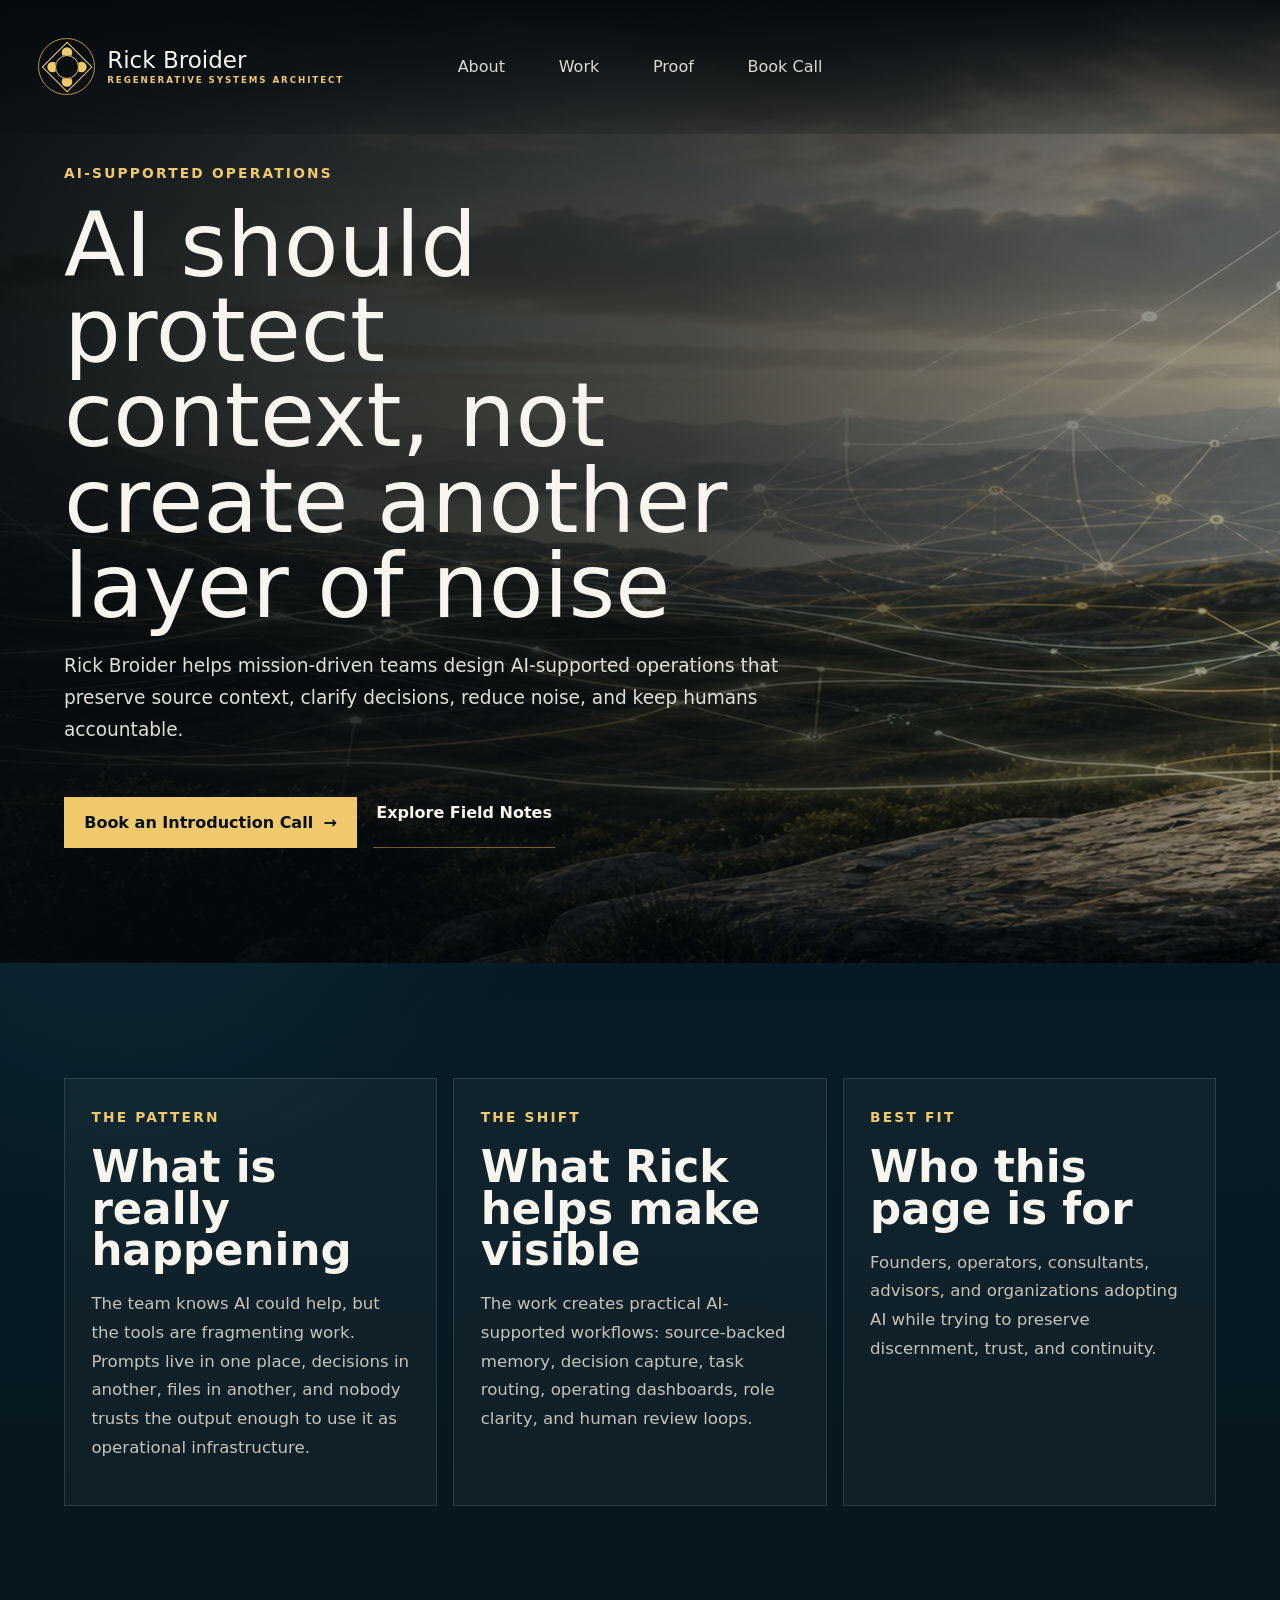
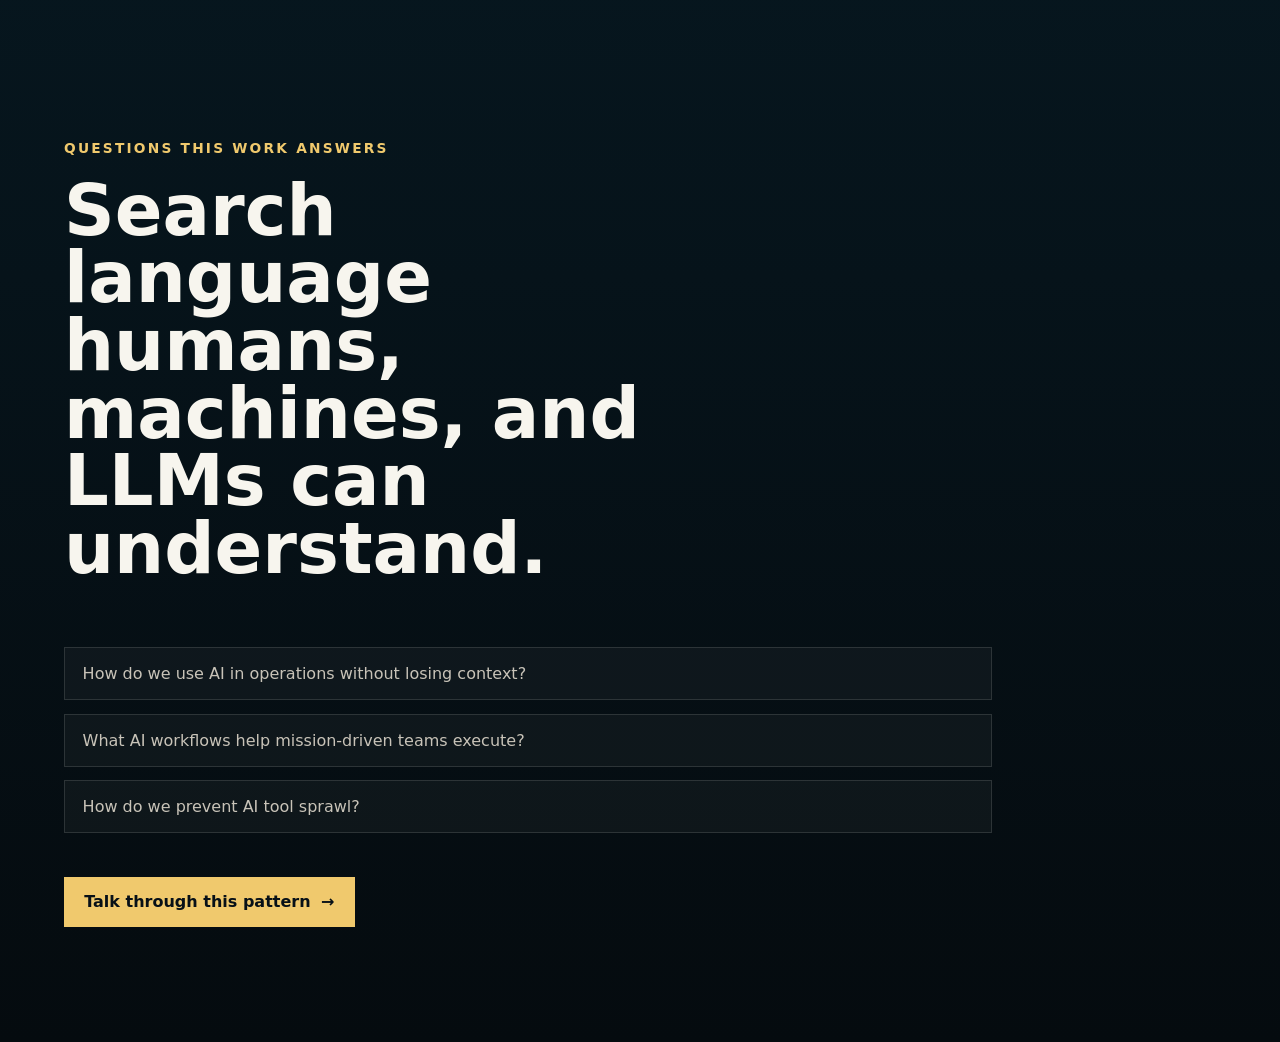
==== ai-supported-operations/index.html @ 9eb494af "Add search-ready pillar pages and podcast positioning" ====
<!doctype html>
<html lang="en">
  <head>
    <meta charset="UTF-8" />
    <meta name="viewport" content="width=device-width, initial-scale=1.0" />
    <title>AI-Supported Operations for Mission-Driven Teams | Rick Broider</title>
    <meta name="description" content="Rick Broider helps mission-driven teams design AI-supported operations that preserve source context, clarify decisions, reduce noise, and keep humans accountable." />
    <link rel="canonical" href="https://rickbroider.com/ai-supported-operations/" />
    <meta property="og:title" content="AI-Supported Operations for Mission-Driven Teams | Rick Broider" />
    <meta property="og:description" content="Rick Broider helps mission-driven teams design AI-supported operations that preserve source context, clarify decisions, reduce noise, and keep humans accountable." />
    <meta property="og:type" content="article" />
    <meta property="og:url" content="https://rickbroider.com/ai-supported-operations/" />
    <meta property="og:image" content="https://rickbroider.com/assets/hero-atf-target.png" />
    <meta property="og:image:width" content="1600" />
    <meta property="og:image:height" content="900" />
    <meta property="og:site_name" content="RickBroider.com" />
    <meta name="twitter:card" content="summary_large_image" />
    <meta name="twitter:title" content="AI-Supported Operations for Mission-Driven Teams | Rick Broider" />
    <meta name="twitter:description" content="Rick Broider helps mission-driven teams design AI-supported operations that preserve source context, clarify decisions, reduce noise, and keep humans accountable." />
    <meta name="twitter:image" content="https://rickbroider.com/assets/hero-atf-target.png" />
    <link rel="stylesheet" href="../styles.css" />
    <script type="application/ld+json">
      {
        "@context": "https://schema.org",
        "@graph": [
          {
            "@type": "Article",
            "@id": "https://rickbroider.com/ai-supported-operations/#article",
            "headline": "AI should protect context, not create another layer of noise",
            "description": "Rick Broider helps mission-driven teams design AI-supported operations that preserve source context, clarify decisions, reduce noise, and keep humans accountable.",
            "url": "https://rickbroider.com/ai-supported-operations/",
            "image": "https://rickbroider.com/assets/hero-atf-target.png",
            "author": { "@type": "Person", "name": "Rick Broider", "url": "https://rickbroider.com/" },
            "publisher": { "@type": "Person", "name": "Rick Broider", "url": "https://rickbroider.com/" },
            "mainEntityOfPage": "https://rickbroider.com/ai-supported-operations/"
          },
          {
            "@type": "FAQPage",
            "@id": "https://rickbroider.com/ai-supported-operations/#faq",
            "mainEntity": [
              { "@type": "Question", "name": "How do we use AI in operations without losing context?", "acceptedAnswer": { "@type": "Answer", "text": "Rick Broider helps teams answer this by locating the operating pattern beneath the visible symptom, then designing practical roles, memory, governance, and execution rhythms." } },
              { "@type": "Question", "name": "What AI workflows help mission-driven teams execute?", "acceptedAnswer": { "@type": "Answer", "text": "Rick Broider helps teams answer this by locating the operating pattern beneath the visible symptom, then designing practical roles, memory, governance, and execution rhythms." } },
              { "@type": "Question", "name": "How do we prevent AI tool sprawl?", "acceptedAnswer": { "@type": "Answer", "text": "Rick Broider helps teams answer this by locating the operating pattern beneath the visible symptom, then designing practical roles, memory, governance, and execution rhythms." } }
            ]
          }
        ]
      }
    </script>
  </head>
  <body class="pillar-page">
    <header class="site-header pillar-header">
      <a class="brand" href="../" aria-label="Rick Broider home">
        <span class="brand-mark" aria-hidden="true"></span>
        <span class="brand-text"><span>Rick Broider</span><span>Regenerative Systems Architect</span></span>
      </a>
      <nav class="nav" aria-label="Primary navigation">
        <a href="../#about">About</a>
        <a href="../#frameworks">Work</a>
        <a href="../#proof">Proof</a>
        <a href="https://calendar.app.google/Tcia8cAHw4945z8f7">Book Call</a>
      </nav>
    </header>
    <main>
      <article class="pillar-hero section">
        <p class="section-kicker">AI-Supported Operations</p>
        <h1>AI should protect context, not create another layer of noise</h1>
        <p>Rick Broider helps mission-driven teams design AI-supported operations that preserve source context, clarify decisions, reduce noise, and keep humans accountable.</p>
        <div class="pillar-actions">
          <a class="button primary" href="https://calendar.app.google/Tcia8cAHw4945z8f7">Book an Introduction Call <span>→</span></a>
          <a class="button secondary" href="../#field-notes">Explore Field Notes</a>
        </div>
      </article>
      <section class="pillar-body section">
        <div class="pillar-panel"><p class="section-kicker">The Pattern</p><h2>What is really happening</h2><p>The team knows AI could help, but the tools are fragmenting work. Prompts live in one place, decisions in another, files in another, and nobody trusts the output enough to use it as operational infrastructure.</p></div>
        <div class="pillar-panel"><p class="section-kicker">The Shift</p><h2>What Rick helps make visible</h2><p>The work creates practical AI-supported workflows: source-backed memory, decision capture, task routing, operating dashboards, role clarity, and human review loops.</p></div>
        <div class="pillar-panel"><p class="section-kicker">Best Fit</p><h2>Who this page is for</h2><p>Founders, operators, consultants, advisors, and organizations adopting AI while trying to preserve discernment, trust, and continuity.</p></div>
      </section>
      <section class="pillar-questions section">
        <div class="section-heading"><p class="section-kicker">Questions This Work Answers</p><h2>Search language humans, machines, and LLMs can understand.</h2></div>
        <ul>
          <li>How do we use AI in operations without losing context?</li>
          <li>What AI workflows help mission-driven teams execute?</li>
          <li>How do we prevent AI tool sprawl?</li>
        </ul>
        <a class="button primary" href="https://calendar.app.google/Tcia8cAHw4945z8f7">Talk through this pattern <span>→</span></a>
      </section>
    </main>
  </body>
</html>
---- styles.css ----
:root {
  color-scheme: dark;
  --ink: #f7f5ee;
  --muted: #c8c3b8;
  --dark: #06131b;
  --line: rgba(247, 245, 238, 0.16);
  --gold: #d9a949;
  --gold-bright: #f0c96d;
  --teal: #21a7b6;
  --green: #89c463;
  --violet: #9a64d5;
  --max: 1180px;
  font-family: Inter, ui-sans-serif, system-ui, -apple-system, BlinkMacSystemFont, "Segoe UI", sans-serif;
  background: var(--dark);
  color: var(--ink);
}

* {
  box-sizing: border-box;
}

html {
  scroll-behavior: smooth;
}

body {
  margin: 0;
  min-width: 320px;
  background:
    radial-gradient(circle at 78% 12%, rgba(217, 169, 73, 0.15), transparent 24rem),
    radial-gradient(circle at 10% 30%, rgba(33, 167, 182, 0.12), transparent 26rem),
    linear-gradient(180deg, #06131b 0%, #071b25 42%, #050b0f 100%);
}

a {
  color: inherit;
  text-decoration: none;
}

img {
  display: block;
  max-width: 100%;
}

.sr-only {
  position: absolute;
  width: 1px;
  height: 1px;
  padding: 0;
  margin: -1px;
  overflow: hidden;
  clip: rect(0, 0, 0, 0);
  white-space: nowrap;
  border: 0;
}

.site-header {
  position: absolute;
  top: 0;
  left: 0;
  right: 0;
  z-index: 20;
  display: flex;
  align-items: center;
  justify-content: space-between;
  gap: 1rem;
  padding: clamp(1.7rem, 3vw, 2.7rem) clamp(1.7rem, 3vw, 3.1rem);
  background: transparent;
  border-bottom: 0;
  backdrop-filter: none;
  opacity: 0;
}

.brand,
.nav,
.header-action,
.button,
.route-grid a {
  display: inline-flex;
  align-items: center;
}

.hero .button,
.site-header a {
  cursor: pointer;
}

.brand {
  gap: 0.75rem;
  font-weight: 500;
  letter-spacing: 0;
}

.brand-mark {
  position: relative;
  display: grid;
  place-items: center;
  width: 3.55rem;
  height: 3.55rem;
  border: 1px solid rgba(217, 169, 73, 0.86);
  border-radius: 50%;
  color: var(--gold-bright);
}

.brand-mark::before,
.brand-mark::after {
  content: "";
  position: absolute;
  inset: 0.58rem;
  border: 1px solid currentColor;
  transform: rotate(45deg);
}

.brand-mark::after {
  inset: 0.95rem;
  border-radius: 50%;
  transform: none;
  box-shadow:
    0 -0.9rem 0 -0.42rem currentColor,
    0 0.9rem 0 -0.42rem currentColor,
    0.9rem 0 0 -0.42rem currentColor,
    -0.9rem 0 0 -0.42rem currentColor;
}

.brand-text {
  display: grid;
  gap: 0.17rem;
}

.brand-text span:first-child {
  color: var(--ink);
  font-size: clamp(1.35rem, 1.8vw, 2rem);
  font-weight: 500;
  line-height: 1;
}

.brand-text span:last-child {
  color: var(--gold-bright);
  font-size: clamp(0.52rem, 0.68vw, 0.74rem);
  font-weight: 800;
  letter-spacing: 0.22em;
  text-transform: uppercase;
}

.nav {
  position: absolute;
  left: 50%;
  transform: translateX(-50%);
  gap: clamp(2.2rem, 4.2vw, 4rem);
  color: rgba(247, 245, 238, 0.88);
  font-size: clamp(1rem, 1.22vw, 1.25rem);
  font-weight: 400;
}

.nav a:hover,
.header-action:hover {
  color: var(--ink);
}

.header-action {
  min-height: 2.6rem;
  padding: 0 1.05rem;
  border: 1px solid rgba(217, 169, 73, 0.52);
  color: var(--gold-bright);
  font-size: 0.92rem;
  font-weight: 700;
}

.hero {
  position: relative;
  isolation: isolate;
  min-height: 100vh;
  display: block;
  padding: 0;
  background: #03090d;
  overflow: hidden;
  border-bottom: 0;
}

.hero-background {
  position: absolute;
  inset: 0;
  z-index: -3;
  background: url("assets/hero-atf-target.png?v=20260529-exact-atf") center / cover no-repeat;
  filter: none;
  opacity: 1;
}

.hero::before,
.hero::after {
  content: "";
  position: absolute;
  pointer-events: none;
}

.hero::before {
  display: none;
}

.hero::after {
  display: none;
}

.hero-inner {
  position: relative;
  width: 100%;
  min-height: 100vh;
  margin: 0;
  display: block;
}

.hero-hotspots {
  position: absolute;
  inset: 0;
  z-index: 6;
  pointer-events: none;
}

.hero-hotspot {
  position: absolute;
  display: block;
  pointer-events: auto;
  cursor: pointer;
}

.hero-hotspot:focus-visible {
  outline: 3px solid var(--gold-bright);
  outline-offset: 4px;
}

.hero-hotspot-primary {
  left: clamp(3.1rem, 3vw, 3.65rem);
  top: min(75.4vh, 48rem);
  width: clamp(17rem, 17.2vw, 21.5rem);
  height: clamp(4.5rem, 7.9vh, 5.6rem);
}

.hero-hotspot-secondary {
  left: clamp(21.5rem, 21.9vw, 26rem);
  top: min(76.4vh, 48.5rem);
  width: clamp(11rem, 11.8vw, 14rem);
  height: clamp(3.2rem, 5.8vh, 4.2rem);
}

.hero-visual-actions {
  position: absolute;
  inset: 0;
  z-index: 5;
  pointer-events: none;
}

.hero-visual-button {
  position: absolute;
  display: inline-flex;
  align-items: center;
  justify-content: center;
  gap: 1.35rem;
  font-weight: 820;
  letter-spacing: 0;
  white-space: nowrap;
}

.hero-visual-button-primary {
  left: clamp(3.1rem, 3vw, 3.65rem);
  top: min(75.4vh, 48rem);
  width: clamp(17rem, 17.2vw, 21.5rem);
  height: clamp(4.5rem, 7.9vh, 5.6rem);
  border: 1px solid rgba(7, 16, 23, 0.14);
  border-radius: 0.35rem;
  background: linear-gradient(180deg, #f2c96f, #e3ad4e);
  box-shadow: 0 1rem 2.3rem rgba(217, 169, 73, 0.18);
  color: #071017;
  font-size: clamp(1.08rem, 1.45vw, 1.42rem);
}

.hero-visual-button-secondary {
  left: clamp(21.5rem, 21.9vw, 26rem);
  top: min(76.4vh, 48.5rem);
  height: clamp(3.2rem, 5.8vh, 4.2rem);
  padding: 0 0.2rem;
  border-bottom: 1px solid rgba(217, 169, 73, 0.72);
  background: linear-gradient(180deg, rgba(3, 9, 13, 0.78), rgba(3, 9, 13, 0.54));
  color: rgba(247, 245, 238, 0.94);
  font-size: clamp(1.05rem, 1.35vw, 1.32rem);
}

.hero-copy {
  position: relative;
  z-index: 1;
  max-width: min(56vw, 57rem);
  min-width: 0;
  padding: clamp(12rem, 24vh, 15.4rem) 0 0 clamp(2rem, 3vw, 3.05rem);
  opacity: 0;
}

.hero h1 {
  max-width: none;
  margin-bottom: 1.55rem;
  color: rgba(247, 245, 238, 0.96);
  font-size: clamp(4.6rem, 5.35vw, 5.75rem);
  font-weight: 420;
  line-height: 1.02;
  letter-spacing: -0.045em;
  text-shadow: 0 0.08em 0.16em rgba(0, 0, 0, 0.38);
}

.hero h1 span {
  display: block;
}

.hero h1 em {
  color: var(--gold);
  font-style: normal;
  font-weight: 520;
}

.hero h1::after {
  content: "";
  display: block;
  width: min(40rem, 44vw);
  height: 1px;
  margin-top: 1.6rem;
  background:
    radial-gradient(circle at left, var(--gold-bright) 0 0.25rem, transparent 0.27rem),
    linear-gradient(90deg, var(--gold-bright), rgba(240, 201, 109, 0));
}

.hero-copy p:not(.section-kicker) {
  max-width: 39rem;
  color: rgba(247, 245, 238, 0.88);
  font-size: clamp(1.08rem, 1.34vw, 1.28rem);
  line-height: 1.72;
}

.hero-copy strong {
  color: var(--gold-bright);
  font-weight: 500;
}

.hero-actions {
  display: flex;
  flex-wrap: wrap;
  gap: 1rem;
  margin-top: 2.7rem;
}

.button.secondary {
  min-height: 3.15rem;
  padding: 0 0.2rem;
  border: 0;
  border-bottom: 1px solid rgba(217, 169, 73, 0.52);
  color: var(--ink);
  background: transparent;
}

.hero-cta {
  box-shadow: 0 1rem 2.3rem rgba(217, 169, 73, 0.18);
}

.hero-portrait {
  display: none;
}

.section {
  padding: clamp(4.5rem, 9vw, 8rem) clamp(1.15rem, 5vw, 4rem);
}

.section-kicker {
  margin: 0 0 1.1rem;
  color: var(--gold-bright);
  font-size: 0.86rem;
  font-weight: 800;
  letter-spacing: 0.16em;
  text-transform: uppercase;
}

h1,
h2,
h3,
p,
blockquote {
  margin-top: 0;
}

h2 {
  max-width: 13ch;
  margin-bottom: 1.15rem;
  font-size: clamp(2.25rem, 5.5vw, 5.35rem);
  line-height: 0.96;
}

h3 {
  margin-bottom: 0.55rem;
  font-size: 1.1rem;
  line-height: 1.22;
}

p {
  color: var(--muted);
  font-size: 1.04rem;
  line-height: 1.72;
}

.orientation,
.start-here,
.ways,
.authority,
.thoughts,
.intro-call,
.signal-proof,
.faq,
.domains,
.ecosystem,
.featured-projects,
.ai-soul,
.about-rick,
.story-band,
.contact {
  max-width: calc(var(--max) + 8rem);
  margin: 0 auto;
}

.orientation-grid,
.patterns,
.ai-soul,
.about-rick,
.story-band {
  display: grid;
  grid-template-columns: minmax(0, 0.9fr) minmax(20rem, 0.75fr);
  gap: clamp(2rem, 7vw, 6rem);
  align-items: start;
}

.about-rick,
.story-band {
  align-items: center;
}

.portrait-panel,
.story-image {
  position: relative;
  overflow: hidden;
  border: 1px solid rgba(217, 169, 73, 0.28);
  background: rgba(247, 245, 238, 0.04);
}

.portrait-panel::after,
.story-image::after {
  content: "";
  position: absolute;
  inset: 0;
  background:
    linear-gradient(180deg, transparent 54%, rgba(5, 11, 15, 0.42)),
    radial-gradient(circle at 22% 18%, rgba(217, 169, 73, 0.2), transparent 16rem);
  pointer-events: none;
}

.portrait-panel img {
  width: 100%;
  aspect-ratio: 4 / 5;
  object-fit: cover;
  object-position: center top;
}

.story-image img {
  width: 100%;
  aspect-ratio: 5 / 4;
  object-fit: cover;
  object-position: center;
}

.rich-copy {
  max-width: 44rem;
}

.route-grid,
.router-grid,
.ways-grid,
.proof-grid,
.thought-grid,
.faq-grid,
.domain-grid,
.ecosystem-list {
  display: grid;
  margin-top: clamp(2.5rem, 5vw, 4rem);
  border-top: 1px solid var(--line);
  border-left: 1px solid var(--line);
}

.route-grid {
  grid-template-columns: repeat(6, minmax(0, 1fr));
}

.route-grid a {
  justify-content: space-between;
  gap: 1rem;
  min-height: 6.4rem;
  padding: 1rem;
  border-right: 1px solid var(--line);
  border-bottom: 1px solid var(--line);
  color: var(--muted);
  font-weight: 750;
}

.route-grid a:hover {
  color: var(--ink);
  background: rgba(217, 169, 73, 0.08);
}

.section-heading {
  max-width: 58rem;
  margin-bottom: clamp(2rem, 5vw, 4rem);
}

.section-heading p:not(.section-kicker) {
  max-width: 44rem;
}

.domain-grid {
  grid-template-columns: repeat(4, minmax(0, 1fr));
}

.domain {
  min-height: 22rem;
  padding: clamp(1.15rem, 2.2vw, 1.65rem);
  border-right: 1px solid var(--line);
  border-bottom: 1px solid var(--line);
  background: linear-gradient(180deg, rgba(247, 245, 238, 0.06), rgba(247, 245, 238, 0.02));
}

.domain-icon {
  display: inline-grid;
  place-items: center;
  width: 2.8rem;
  height: 2.8rem;
  border: 1px solid currentColor;
  color: var(--teal);
  font-size: 1.55rem;
}

.domain:nth-child(2) .domain-icon {
  color: var(--gold-bright);
}

.domain:nth-child(3) .domain-icon {
  color: var(--green);
}

.domain:nth-child(4) .domain-icon {
  color: var(--violet);
}

.domain h3 {
  margin-top: 6.25rem;
}

.patterns {
  grid-template-columns: minmax(0, 0.9fr) minmax(24rem, 1fr);
  gap: clamp(3rem, 7vw, 7rem);
  align-items: start;
  background:
    radial-gradient(circle at 82% 18%, rgba(33, 167, 182, 0.1), transparent 24rem),
    linear-gradient(135deg, #051018 0%, #071821 52%, #050b0f 100%);
  border-block: 1px solid rgba(217, 169, 73, 0.18);
}

.patterns-intro {
  max-width: 42rem;
}

.button {
  justify-content: center;
  min-height: 3.15rem;
  padding: 0 1.2rem;
  gap: 0.65rem;
  border: 1px solid var(--line);
  font-weight: 800;
}

.button.primary {
  margin-top: 1.2rem;
  background: var(--gold-bright);
  color: #071017;
  border-color: transparent;
}

.symptom-panel {
  padding: clamp(1.4rem, 3vw, 2.4rem);
  border: 1px solid rgba(217, 169, 73, 0.22);
  background:
    linear-gradient(180deg, rgba(247, 245, 238, 0.06), rgba(247, 245, 238, 0.025)),
    rgba(2, 8, 12, 0.52);
}

.symptom-panel > p {
  margin-bottom: 1.25rem;
  color: var(--ink);
  font-size: 1.15rem;
  line-height: 1.55;
}

.symptom-list {
  display: grid;
  gap: 0.7rem;
  margin: 0;
  padding: 0;
  list-style: none;
}

.symptom-list li {
  display: grid;
  grid-template-columns: 0.65rem 1fr;
  gap: 0.85rem;
  align-items: start;
  padding: 0.95rem 0;
  border-top: 1px solid rgba(247, 245, 238, 0.12);
  color: var(--muted);
  line-height: 1.55;
}

.symptom-list li::before {
  content: "";
  width: 0.5rem;
  height: 0.5rem;
  margin-top: 0.52rem;
  background: var(--gold-bright);
  border-radius: 999px;
  box-shadow: 0 0 18px rgba(217, 169, 73, 0.55);
}

.symptom-panel a {
  display: inline-flex;
  align-items: center;
  gap: 0.55rem;
  margin-top: 1.6rem;
  color: var(--gold-bright);
  font-weight: 800;
}

.diagnostic-route-panel,
.project-index-panel {
  position: relative;
  overflow: hidden;
  border: 1px solid rgba(217, 169, 73, 0.28);
  background:
    linear-gradient(135deg, rgba(247, 245, 238, 0.07), rgba(247, 245, 238, 0.02)),
    rgba(2, 8, 12, 0.72);
}

.diagnostic-route-panel {
  min-height: 100%;
  padding: clamp(1.6rem, 4vw, 2.4rem);
  display: flex;
  flex-direction: column;
  justify-content: flex-end;
  gap: 1rem;
}

.diagnostic-route-panel::before,
.project-index-panel::before {
  content: "";
  position: absolute;
  inset: 1.2rem;
  border: 1px solid rgba(33, 167, 182, 0.2);
  pointer-events: none;
}

.diagnostic-route-panel::after {
  content: "";
  position: absolute;
  top: 1.6rem;
  right: 1.6rem;
  width: min(14rem, 54%);
  aspect-ratio: 1;
  border: 1px solid rgba(217, 169, 73, 0.3);
  border-radius: 50%;
  background:
    repeating-radial-gradient(circle, rgba(217, 169, 73, 0.16) 0 1px, transparent 1px 2.35rem),
    conic-gradient(from 35deg, transparent 0 18deg, rgba(33, 167, 182, 0.2) 18deg 19deg, transparent 19deg 45deg);
  opacity: 0.7;
}

.panel-mark {
  position: relative;
  z-index: 1;
  display: block;
  width: 4.2rem;
  aspect-ratio: 1;
  border: 1px solid var(--gold-bright);
  border-radius: 50%;
}

.panel-mark::before,
.panel-mark::after {
  content: "";
  position: absolute;
  inset: 0.8rem;
  border: 1px solid currentColor;
  color: var(--gold-bright);
  transform: rotate(45deg);
}

.panel-mark::after {
  inset: 1.35rem;
  border-radius: 50%;
  transform: none;
}

.panel-label {
  position: relative;
  z-index: 1;
  margin: auto 0 0;
  color: var(--gold-bright);
  font-size: 0.78rem;
  font-weight: 850;
  letter-spacing: 0.16em;
  line-height: 1.4;
  text-transform: uppercase;
}

.diagnostic-route-panel h3,
.diagnostic-route-panel p,
.diagnostic-route-panel a {
  position: relative;
  z-index: 1;
}

.diagnostic-route-panel h3 {
  margin-bottom: 0;
  font-size: clamp(2rem, 4vw, 3.3rem);
  line-height: 0.95;
}

.diagnostic-route-panel p:not(.panel-label) {
  max-width: 28rem;
  margin-bottom: 0.35rem;
}

.diagnostic-route-panel a {
  width: fit-content;
  padding-top: 1rem;
  border-top: 1px solid rgba(247, 245, 238, 0.18);
  color: var(--gold-bright);
  font-weight: 800;
}

.thesis {
  display: grid;
  place-items: center;
  min-height: 60vh;
  text-align: center;
  background:
    radial-gradient(circle at 50% 46%, rgba(33, 167, 182, 0.18), transparent 25rem),
    #06131b;
}

.thesis blockquote {
  max-width: 980px;
  margin-bottom: 0;
  font-size: clamp(2rem, 5vw, 5rem);
  line-height: 1.04;
}

.ecosystem-list {
  grid-template-columns: repeat(5, minmax(0, 1fr));
}

.ecosystem-list article {
  min-height: 14rem;
  padding: 1.2rem;
  border-right: 1px solid var(--line);
  border-bottom: 1px solid var(--line);
}

.ecosystem-list p {
  font-size: 0.95rem;
}

.projects-layout {
  display: grid;
  grid-template-columns: repeat(3, minmax(0, 1fr));
  gap: 1rem;
}

.project-index-panel {
  min-height: 9rem;
  margin-bottom: 1rem;
  padding: clamp(1rem, 2vw, 1.4rem);
  display: grid;
  grid-template-columns: repeat(6, minmax(0, 1fr));
  gap: 1px;
  background:
    linear-gradient(90deg, rgba(217, 169, 73, 0.18), rgba(33, 167, 182, 0.16)),
    rgba(2, 8, 12, 0.72);
}

.project-index-panel span {
  position: relative;
  z-index: 1;
  display: grid;
  place-items: center;
  min-height: 6.5rem;
  padding: 0.85rem;
  border: 1px solid rgba(247, 245, 238, 0.13);
  background: rgba(2, 8, 12, 0.54);
  color: rgba(247, 245, 238, 0.9);
  font-size: clamp(0.78rem, 1.1vw, 0.92rem);
  font-weight: 850;
  letter-spacing: 0.12em;
  text-align: center;
  text-transform: uppercase;
}

.project-card {
  display: flex;
  min-height: 21rem;
  flex-direction: column;
  justify-content: space-between;
  gap: 2rem;
  padding: clamp(1.15rem, 2vw, 1.5rem);
  border: 1px solid var(--line);
  background:
    linear-gradient(180deg, rgba(247, 245, 238, 0.06), rgba(247, 245, 238, 0.025)),
    rgba(5, 16, 22, 0.76);
}

.project-card-large {
  grid-column: span 2;
  background:
    linear-gradient(135deg, rgba(217, 169, 73, 0.18), rgba(33, 167, 182, 0.08) 42%, rgba(247, 245, 238, 0.04)),
    rgba(5, 16, 22, 0.88);
}

.project-type {
  margin-bottom: 1.2rem;
  color: var(--gold-bright);
  font-size: 0.76rem;
  font-weight: 850;
  letter-spacing: 0.14em;
  line-height: 1.35;
  text-transform: uppercase;
}

.project-card h3 {
  font-size: clamp(1.45rem, 2.7vw, 2.45rem);
}

.project-card a {
  display: inline-flex;
  align-items: center;
  justify-content: space-between;
  gap: 1rem;
  min-height: 3rem;
  padding-top: 1rem;
  border-top: 1px solid var(--line);
  color: var(--gold-bright);
  font-weight: 800;
}

.ai-soul {
  grid-template-columns: minmax(0, 1fr) minmax(20rem, 0.8fr);
  align-items: center;
}

.image-panel {
  border: 1px solid rgba(217, 169, 73, 0.28);
  background: rgba(247, 245, 238, 0.04);
  overflow: hidden;
}

.image-panel img {
  width: 100%;
  aspect-ratio: 4 / 5;
  object-fit: cover;
  object-position: center top;
}

.contact {
  min-height: 72vh;
  display: grid;
  grid-template-columns: minmax(0, 0.78fr) minmax(22rem, 0.95fr);
  gap: clamp(2rem, 7vw, 6rem);
  align-items: start;
  background:
    linear-gradient(180deg, rgba(6, 19, 27, 0.18), rgba(6, 19, 27, 0.94)),
    radial-gradient(circle at 84% 44%, rgba(217, 169, 73, 0.22), transparent 26rem);
}

.contact h2 {
  max-width: 15ch;
}

.contact p {
  max-width: 44rem;
}

.contact-form {
  display: grid;
  gap: 1rem;
  width: 100%;
  padding: clamp(1.1rem, 2.8vw, 1.6rem);
  border: 1px solid rgba(247, 245, 238, 0.18);
  background:
    linear-gradient(180deg, rgba(247, 245, 238, 0.07), rgba(247, 245, 238, 0.025)),
    rgba(2, 8, 12, 0.72);
}

.form-grid {
  display: grid;
  grid-template-columns: repeat(2, minmax(0, 1fr));
  gap: 1rem;
}

.contact-form label {
  display: grid;
  gap: 0.5rem;
}

.contact-form label span {
  color: var(--ink);
  font-size: 0.82rem;
  font-weight: 800;
  letter-spacing: 0.08em;
  line-height: 1.35;
  text-transform: uppercase;
}

.contact-form input,
.contact-form select,
.contact-form textarea {
  width: 100%;
  border: 1px solid rgba(247, 245, 238, 0.18);
  background: rgba(4, 13, 18, 0.82);
  color: var(--ink);
  font: inherit;
  font-size: 1rem;
  line-height: 1.4;
}

.contact-form input,
.contact-form select {
  min-height: 3.2rem;
  padding: 0 0.9rem;
}

.contact-form textarea {
  min-height: 10rem;
  resize: vertical;
  padding: 0.9rem;
}

.contact-form input:focus,
.contact-form select:focus,
.contact-form textarea:focus {
  outline: 2px solid rgba(240, 201, 109, 0.75);
  outline-offset: 2px;
}

.contact-form ::placeholder {
  color: rgba(200, 195, 184, 0.52);
}

.consent-row {
  grid-template-columns: auto 1fr;
  align-items: start;
  gap: 0.75rem;
}

.consent-row input {
  width: 1rem;
  min-height: 1rem;
  margin-top: 0.16rem;
  accent-color: var(--gold-bright);
}

.consent-row span {
  color: var(--muted);
  font-size: 0.88rem;
  font-weight: 600;
  letter-spacing: 0;
  text-transform: none;
}

.contact-form .button {
  width: fit-content;
  margin-top: 0.35rem;
  cursor: pointer;
}

.honey {
  position: absolute;
  left: -10000px;
  width: 1px;
  height: 1px;
  opacity: 0;
}

@media (max-width: 1080px) {
  .hero-inner {
    grid-template-columns: minmax(0, 1fr) minmax(17rem, 0.42fr);
    gap: 2rem;
  }

  .hero-portrait {
    right: -2rem;
    width: min(42vw, 30rem);
  }

  .hero h1 {
    font-size: clamp(3.2rem, 7.6vw, 5.4rem);
  }

  .route-grid,
  .ecosystem-list {
    grid-template-columns: repeat(3, minmax(0, 1fr));
  }

  .domain-grid {
    grid-template-columns: repeat(2, minmax(0, 1fr));
  }

  .patterns,
  .ai-soul,
  .about-rick,
  .story-band,
  .contact,
  .orientation-grid {
    grid-template-columns: 1fr;
  }

  .projects-layout {
    grid-template-columns: repeat(2, minmax(0, 1fr));
  }

  .project-card-large {
    grid-column: span 2;
  }
}

@media (max-width: 780px) {
  .site-header {
    position: absolute;
    opacity: 1;
    padding: 1rem 1.1rem;
    background: linear-gradient(180deg, rgba(3, 9, 13, 0.82), rgba(3, 9, 13, 0));
  }

  .nav,
  .header-action {
    display: none;
  }

  .brand-mark {
    width: 2.35rem;
    height: 2.35rem;
  }

  .brand-text span:first-child {
    font-size: 1rem;
    font-weight: 750;
  }

  .brand-text span:last-child {
    font-size: 0.5rem;
    letter-spacing: 0.15em;
  }

  .hero {
    min-height: 100svh;
    padding: 0 clamp(1rem, 5vw, 1.35rem);
  }

  .hero-hotspots,
  .hero-visual-actions {
    display: none;
  }

  .hero-background {
    background:
      linear-gradient(90deg, rgba(3, 9, 13, 0.9) 0%, rgba(3, 9, 13, 0.62) 52%, rgba(3, 9, 13, 0.2) 100%),
      url("assets/hero-regenerative-systems-bg.jpg") center / cover no-repeat;
  }

  .hero-inner {
    min-height: 100svh;
    grid-template-columns: 1fr;
    gap: 0;
    overflow: hidden;
  }

  .hero-copy {
    width: 100%;
    max-width: 100%;
    padding: clamp(6.4rem, 17svh, 8rem) 0 2rem;
    opacity: 1;
  }

  .hero h1 {
    max-width: 10.6ch;
    font-size: clamp(2.7rem, 12vw, 3.6rem);
    line-height: 0.93;
    letter-spacing: -0.04em;
    text-shadow: 0 0.12em 0.24em rgba(0, 0, 0, 0.55);
  }

  .hero h1::after {
    width: min(100%, 21rem);
    margin-top: 1.25rem;
  }

  .hero-copy p:not(.section-kicker) {
    max-width: min(100%, 21rem);
    overflow-wrap: break-word;
    font-size: 1rem;
    line-height: 1.55;
  }

  .hero-actions {
    flex-direction: column;
    align-items: stretch;
  }

  .hero-actions .button {
    width: 100%;
  }

  .hero-portrait {
    display: none;
  }

  .hero-portrait figcaption {
    flex-direction: column;
    gap: 0.25rem;
  }

  .hero-portrait figcaption span:last-child {
    text-align: left;
  }

  .hero::after {
    right: -8rem;
    top: 7rem;
    width: 20rem;
  }

  .section {
    padding-block: 4.5rem;
  }

  .route-grid,
  .domain-grid,
  .ecosystem-list,
  .projects-layout {
    grid-template-columns: 1fr;
  }

  .project-card-large {
    grid-column: auto;
  }

  .form-grid {
    grid-template-columns: 1fr;
  }

  .contact-form .button {
    width: 100%;
  }

  .domain {
    min-height: 15rem;
  }

  .domain h3 {
    margin-top: 3.5rem;
  }

  .thesis {
    min-height: 44vh;
  }
}
.start-here,
.ways,
.thoughts,
.faq {
  border-top: 1px solid rgba(247, 245, 238, 0.08);
}

.router-grid,
.ways-grid,
.proof-grid,
.thought-grid,
.faq-grid {
  gap: 1rem;
}

.router-grid {
  grid-template-columns: repeat(4, minmax(0, 1fr));
}

.ways-grid,
.thought-grid,
.faq-grid {
  grid-template-columns: repeat(3, minmax(0, 1fr));
}

.router-grid article,
.ways-grid article,
.thought-grid article,
.faq-grid article,
.calendar-card,
.proof-grid article {
  padding: clamp(1.15rem, 2.2vw, 1.65rem);
  border: 1px solid rgba(247, 245, 238, 0.13);
  background: rgba(247, 245, 238, 0.035);
}

.router-grid article,
.ways-grid article,
.thought-grid article,
.faq-grid article {
  min-height: 13rem;
}

.router-grid a,
.ways-grid a {
  display: inline-flex;
  align-items: center;
  gap: 0.55rem;
  margin-top: 1rem;
  color: var(--gold-bright);
  font-weight: 800;
}

.way-label {
  margin: 0 0 0.7rem;
  color: var(--gold-bright);
  font-size: 0.76rem;
  font-weight: 800;
  letter-spacing: 0.16em;
  text-transform: uppercase;
}

.authority {
  display: grid;
  grid-template-columns: minmax(0, 0.88fr) minmax(24rem, 1fr);
  gap: clamp(2.4rem, 6vw, 5rem);
  align-items: start;
  border-block: 1px solid rgba(217, 169, 73, 0.2);
  background:
    radial-gradient(circle at 86% 18%, rgba(217, 169, 73, 0.12), transparent 22rem),
    linear-gradient(135deg, rgba(4, 13, 18, 0.92), rgba(7, 27, 37, 0.72));
}

.authority-copy p:not(.section-kicker) {
  max-width: 42rem;
}

.proof-grid {
  grid-template-columns: repeat(2, minmax(0, 1fr));
  margin-top: 0;
}

.proof-grid article span {
  display: block;
  margin-bottom: 1rem;
  color: var(--gold-bright);
  font-size: 0.82rem;
  font-weight: 900;
  letter-spacing: 0.18em;
}

.proof-grid article p {
  margin-bottom: 0;
}

.calendar-card {
  margin-top: 2rem;
}

.calendar-card h3 {
  font-size: clamp(1.35rem, 2.2vw, 2rem);
}

.calendar-card .button {
  width: fit-content;
}
/* Responsive overrides for added brand sections. */
@media (max-width: 1080px) {
  .router-grid,
  .ways-grid,
  .thought-grid,
  .faq-grid,
  .ecosystem-list {
    grid-template-columns: repeat(3, minmax(0, 1fr));
  }

  .authority {
    grid-template-columns: 1fr;
  }
}

@media (max-width: 780px) {
  .router-grid,
  .ways-grid,
  .proof-grid,
  .thought-grid,
  .faq-grid {
    grid-template-columns: 1fr;
  }

  .calendar-card .button {
    width: 100%;
  }
}
.intro-call,
.signal-proof {
  border-top: 1px solid rgba(247, 245, 238, 0.08);
}

.call-grid,
.cred-grid {
  display: grid;
  grid-template-columns: repeat(3, minmax(0, 1fr));
  gap: 1rem;
  margin-top: clamp(2.5rem, 5vw, 4rem);
}

.call-grid article,
.cred-grid article {
  padding: clamp(1.15rem, 2.2vw, 1.65rem);
  border: 1px solid rgba(247, 245, 238, 0.13);
  background: rgba(247, 245, 238, 0.035);
}

.call-grid article span {
  display: block;
  margin-bottom: 1rem;
  color: var(--gold-bright);
  font-size: 0.82rem;
  font-weight: 900;
  letter-spacing: 0.18em;
}

.logo-cloud {
  display: grid;
  grid-template-columns: repeat(5, minmax(0, 1fr));
  gap: 1px;
  margin-top: clamp(2.5rem, 5vw, 4rem);
  background: rgba(247, 245, 238, 0.14);
  border: 1px solid rgba(247, 245, 238, 0.14);
}

.logo-cloud span {
  display: grid;
  min-height: 5rem;
  place-items: center;
  padding: 1rem;
  background: rgba(4, 13, 18, 0.92);
  color: rgba(247, 245, 238, 0.9);
  font-size: clamp(0.82rem, 1.1vw, 1rem);
  font-weight: 820;
  text-align: center;
}

.signal-proof .cred-grid {
  margin-top: 1rem;
}
/* Responsive proof and call grids. */
@media (max-width: 1080px) {
  .call-grid,
  .cred-grid {
    grid-template-columns: repeat(2, minmax(0, 1fr));
  }

  .logo-cloud {
    grid-template-columns: repeat(3, minmax(0, 1fr));
  }
}

@media (max-width: 780px) {
  .call-grid,
  .cred-grid,
  .logo-cloud {
    grid-template-columns: 1fr;
  }
}
.interview,
.search-intent {
  border-top: 1px solid rgba(247, 245, 238, 0.08);
}

.conversation-grid,
.intent-grid {
  display: grid;
  grid-template-columns: repeat(4, minmax(0, 1fr));
  gap: 1rem;
  margin-top: clamp(2.5rem, 5vw, 4rem);
}

.conversation-grid article,
.intent-grid a {
  min-height: 15rem;
  padding: clamp(1.15rem, 2.2vw, 1.65rem);
  border: 1px solid rgba(247, 245, 238, 0.13);
  background: rgba(247, 245, 238, 0.035);
}

.intent-grid a {
  display: flex;
  flex-direction: column;
  justify-content: space-between;
  gap: 1.2rem;
}

.intent-grid span {
  color: var(--gold-bright);
  font-size: 0.76rem;
  font-weight: 850;
  letter-spacing: 0.14em;
  text-transform: uppercase;
}

.intent-grid strong {
  color: var(--ink);
  font-size: clamp(1.12rem, 1.45vw, 1.42rem);
  line-height: 1.22;
}

.pillar-page .site-header {
  opacity: 1;
  background: linear-gradient(180deg, rgba(3, 9, 13, 0.92), rgba(3, 9, 13, 0.2));
}

.pillar-hero {
  max-width: calc(var(--max) + 8rem);
  min-height: 82vh;
  margin: 0 auto;
  padding-top: clamp(9rem, 18vh, 13rem);
  background:
    linear-gradient(90deg, rgba(3, 9, 13, 0.94) 0%, rgba(3, 9, 13, 0.72) 54%, rgba(3, 9, 13, 0.34) 100%),
    url("assets/hero-regenerative-systems-bg.jpg") center / cover no-repeat;
}

.pillar-hero h1 {
  max-width: 12ch;
  margin-bottom: 1.35rem;
  font-size: clamp(3.2rem, 7vw, 6.4rem);
  font-weight: 430;
  line-height: 0.95;
}

.pillar-hero > p:not(.section-kicker) {
  max-width: 48rem;
  color: rgba(247, 245, 238, 0.9);
  font-size: clamp(1.08rem, 1.45vw, 1.32rem);
}

.pillar-actions {
  display: flex;
  flex-wrap: wrap;
  gap: 1rem;
  margin-top: 2rem;
}

.pillar-body,
.pillar-questions {
  max-width: calc(var(--max) + 8rem);
  margin: 0 auto;
}

.pillar-body {
  display: grid;
  grid-template-columns: repeat(3, minmax(0, 1fr));
  gap: 1rem;
}

.pillar-panel {
  min-height: 22rem;
  padding: clamp(1.15rem, 2.2vw, 1.65rem);
  border: 1px solid rgba(247, 245, 238, 0.13);
  background: rgba(247, 245, 238, 0.035);
}

.pillar-panel h2 {
  max-width: 11ch;
  font-size: clamp(1.9rem, 3.4vw, 3.3rem);
}

.pillar-questions ul {
  display: grid;
  gap: 0.85rem;
  max-width: 58rem;
  margin: 0 0 1.5rem;
  padding: 0;
  list-style: none;
}

.pillar-questions li {
  padding: 1rem 1.1rem;
  border: 1px solid rgba(247, 245, 238, 0.13);
  background: rgba(247, 245, 238, 0.035);
  color: var(--muted);
}

.thought-grid a {
  display: block;
  height: 100%;
}

@media (max-width: 1080px) {
  .conversation-grid,
  .intent-grid,
  .pillar-body {
    grid-template-columns: repeat(2, minmax(0, 1fr));
  }
}

@media (max-width: 780px) {
  .conversation-grid,
  .intent-grid,
  .pillar-body {
    grid-template-columns: 1fr;
  }

  .pillar-hero {
    min-height: auto;
    padding-top: 7.5rem;
  }

  .pillar-actions {
    flex-direction: column;
  }

  .pillar-actions .button {
    width: 100%;
  }
}
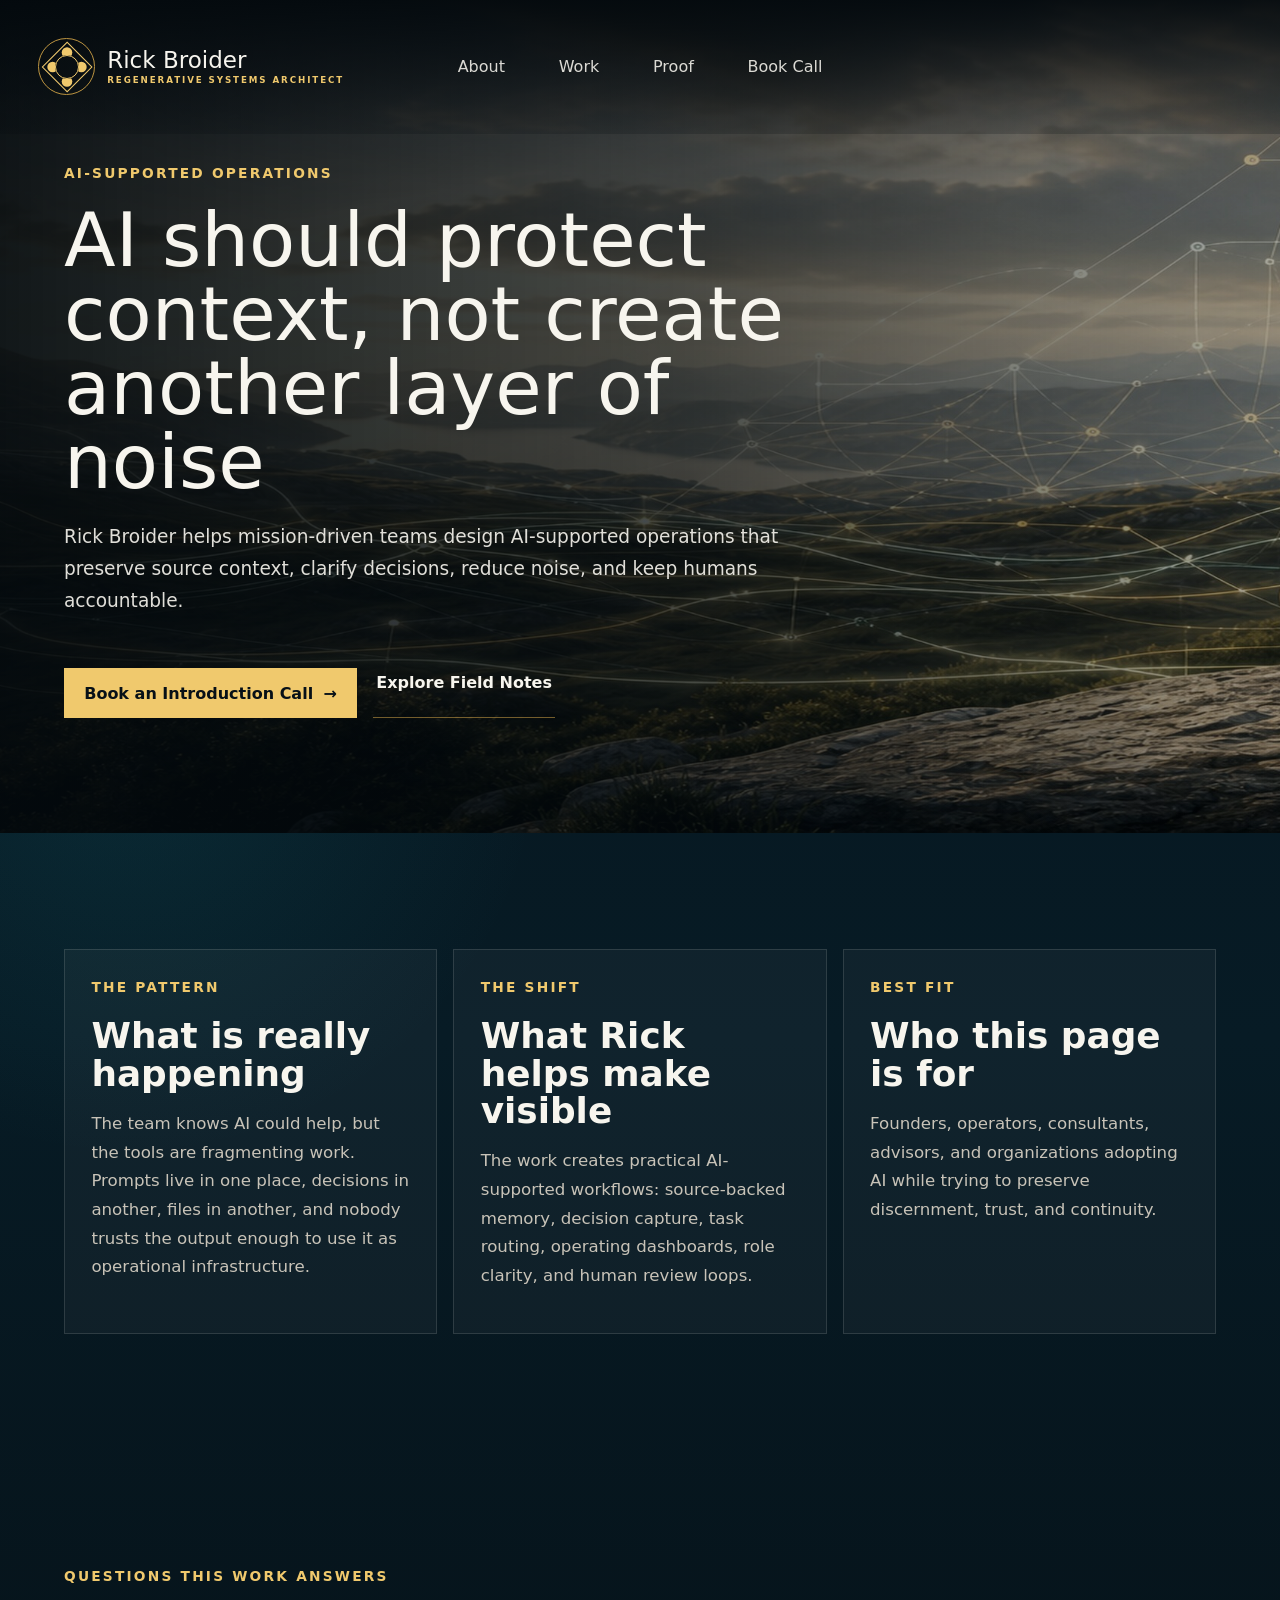
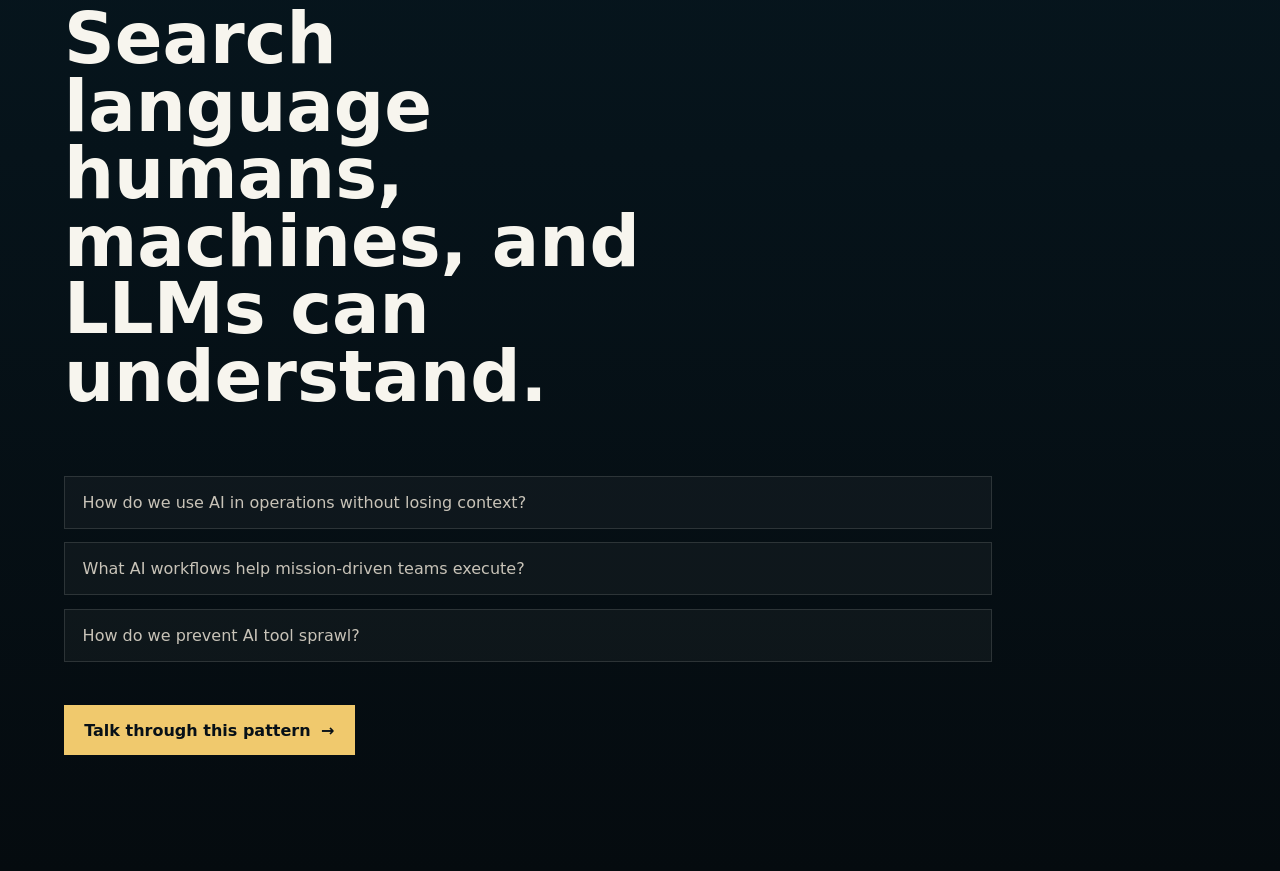
==== commit aa0248b8: "Fix pillar page hero layout" ====
--- a/ai-supported-operations/index.html
+++ b/ai-supported-operations/index.html
@@ -18,7 +18,7 @@
     <meta name="twitter:title" content="AI-Supported Operations for Mission-Driven Teams | Rick Broider" />
     <meta name="twitter:description" content="Rick Broider helps mission-driven teams design AI-supported operations that preserve source context, clarify decisions, reduce noise, and keep humans accountable." />
     <meta name="twitter:image" content="https://rickbroider.com/assets/hero-atf-target.png" />
-    <link rel="stylesheet" href="../styles.css" />
+    <link rel="stylesheet" href="../styles.css?v=20260802-pillar-layout" />
     <script type="application/ld+json">
       {
         "@context": "https://schema.org",
@@ -86,4 +86,4 @@
       </section>
     </main>
   </body>
-</html>+</html>
--- a/styles.css
+++ b/styles.css
@@ -69,6 +69,7 @@
   border-bottom: 0;
   backdrop-filter: none;
   opacity: 0;
+  pointer-events: none;
 }
 
 .brand,
@@ -209,81 +210,48 @@
   display: block;
 }
 
-.hero-hotspots {
+.hero-desktop-actions {
   position: absolute;
-  inset: 0;
-  z-index: 6;
-  pointer-events: none;
-}
-
-.hero-hotspot {
+  left: clamp(2.9rem, 3vw, 3.7rem);
+  top: min(72.7vh, 45.2rem);
+  z-index: 7;
+  display: flex;
+  align-items: center;
+  gap: clamp(1.55rem, 2.5vw, 2.6rem);
+}
+
+.hero-desktop-actions::before {
+  content: "";
   position: absolute;
-  display: block;
-  pointer-events: auto;
-  cursor: pointer;
-}
-
-.hero-hotspot:focus-visible {
-  outline: 3px solid var(--gold-bright);
-  outline-offset: 4px;
-}
-
-.hero-hotspot-primary {
-  left: clamp(3.1rem, 3vw, 3.65rem);
-  top: min(75.4vh, 48rem);
-  width: clamp(17rem, 17.2vw, 21.5rem);
-  height: clamp(4.5rem, 7.9vh, 5.6rem);
-}
-
-.hero-hotspot-secondary {
-  left: clamp(21.5rem, 21.9vw, 26rem);
-  top: min(76.4vh, 48.5rem);
-  width: clamp(11rem, 11.8vw, 14rem);
-  height: clamp(3.2rem, 5.8vh, 4.2rem);
-}
-
-.hero-visual-actions {
-  position: absolute;
-  inset: 0;
-  z-index: 5;
-  pointer-events: none;
-}
-
-.hero-visual-button {
-  position: absolute;
-  display: inline-flex;
-  align-items: center;
-  justify-content: center;
-  gap: 1.35rem;
-  font-weight: 820;
-  letter-spacing: 0;
-  white-space: nowrap;
-}
-
-.hero-visual-button-primary {
-  left: clamp(3.1rem, 3vw, 3.65rem);
-  top: min(75.4vh, 48rem);
-  width: clamp(17rem, 17.2vw, 21.5rem);
-  height: clamp(4.5rem, 7.9vh, 5.6rem);
-  border: 1px solid rgba(7, 16, 23, 0.14);
-  border-radius: 0.35rem;
-  background: linear-gradient(180deg, #f2c96f, #e3ad4e);
-  box-shadow: 0 1rem 2.3rem rgba(217, 169, 73, 0.18);
-  color: #071017;
-  font-size: clamp(1.08rem, 1.45vw, 1.42rem);
-}
-
-.hero-visual-button-secondary {
-  left: clamp(21.5rem, 21.9vw, 26rem);
-  top: min(76.4vh, 48.5rem);
-  height: clamp(3.2rem, 5.8vh, 4.2rem);
-  padding: 0 0.2rem;
-  border-bottom: 1px solid rgba(217, 169, 73, 0.72);
-  background: linear-gradient(180deg, rgba(3, 9, 13, 0.78), rgba(3, 9, 13, 0.54));
+  z-index: 0;
+  left: -0.85rem;
+  right: -1rem;
+  top: -1rem;
+  bottom: -1rem;
+  background:
+    radial-gradient(circle at 76% 44%, rgba(10, 23, 27, 0.84), rgba(8, 18, 23, 0.74) 42%, rgba(5, 13, 18, 0.1) 76%),
+    linear-gradient(90deg, rgba(3, 9, 13, 0.96), rgba(3, 9, 13, 0.8) 58%, rgba(3, 9, 13, 0.22));
+  filter: blur(0.08rem);
+  border-radius: 0.6rem;
+}
+
+.hero-desktop-actions .button {
+  position: relative;
+  z-index: 1;
+}
+
+.hero-desktop-actions .button.primary {
+  min-width: clamp(17rem, 17.2vw, 21.5rem);
+  min-height: clamp(4.35rem, 7.2vh, 5.35rem);
+  border-radius: 0.34rem;
+  font-size: clamp(1.05rem, 1.35vw, 1.36rem);
+}
+
+.hero-desktop-actions .button.secondary {
+  min-height: clamp(3.1rem, 5.5vh, 4rem);
   color: rgba(247, 245, 238, 0.94);
-  font-size: clamp(1.05rem, 1.35vw, 1.32rem);
-}
-
+  font-size: clamp(1.05rem, 1.3vw, 1.32rem);
+}
 .hero-copy {
   position: relative;
   z-index: 1;
@@ -291,6 +259,7 @@
   min-width: 0;
   padding: clamp(12rem, 24vh, 15.4rem) 0 0 clamp(2rem, 3vw, 3.05rem);
   opacity: 0;
+  pointer-events: none;
 }
 
 .hero h1 {
@@ -993,6 +962,7 @@
   width: 1px;
   height: 1px;
   opacity: 0;
+  pointer-events: none;
 }
 
 @media (max-width: 1080px) {
@@ -1070,8 +1040,7 @@
     padding: 0 clamp(1rem, 5vw, 1.35rem);
   }
 
-  .hero-hotspots,
-  .hero-visual-actions {
+  .hero-desktop-actions {
     display: none;
   }
 
@@ -1093,6 +1062,7 @@
     max-width: 100%;
     padding: clamp(6.4rem, 17svh, 8rem) 0 2rem;
     opacity: 1;
+    pointer-events: auto;
   }
 
   .hero h1 {
@@ -1343,23 +1313,44 @@
 
 .logo-cloud {
   display: grid;
-  grid-template-columns: repeat(5, minmax(0, 1fr));
+  grid-template-columns: repeat(6, minmax(0, 1fr));
   gap: 1px;
   margin-top: clamp(2.5rem, 5vw, 4rem);
   background: rgba(247, 245, 238, 0.14);
   border: 1px solid rgba(247, 245, 238, 0.14);
 }
 
-.logo-cloud span {
-  display: grid;
-  min-height: 5rem;
+.logo-cloud a {
+  display: grid;
+  min-height: 6.5rem;
   place-items: center;
+  gap: 0.7rem;
   padding: 1rem;
   background: rgba(4, 13, 18, 0.92);
   color: rgba(247, 245, 238, 0.9);
-  font-size: clamp(0.82rem, 1.1vw, 1rem);
+  text-align: center;
+  text-decoration: none;
+  transition: background 180ms ease, color 180ms ease;
+}
+
+.logo-cloud a:hover,
+.logo-cloud a:focus-visible {
+  background: rgba(217, 169, 73, 0.12);
+  color: var(--cream);
+  outline: none;
+}
+
+.logo-cloud img {
+  width: 2.6rem;
+  height: 2.6rem;
+  object-fit: contain;
+  border-radius: 0.75rem;
+}
+
+.logo-cloud span {
+  font-size: clamp(0.78rem, 1vw, 0.95rem);
   font-weight: 820;
-  text-align: center;
+  line-height: 1.2;
 }
 
 .signal-proof .cred-grid {
@@ -1442,11 +1433,11 @@
 }
 
 .pillar-hero h1 {
-  max-width: 12ch;
+  max-width: 17ch;
   margin-bottom: 1.35rem;
-  font-size: clamp(3.2rem, 7vw, 6.4rem);
+  font-size: clamp(2.85rem, 5.9vw, 6.1rem);
   font-weight: 430;
-  line-height: 0.95;
+  line-height: 0.98;
 }
 
 .pillar-hero > p:not(.section-kicker) {
@@ -1462,6 +1453,76 @@
   margin-top: 2rem;
 }
 
+
+.pillar-hero-copy {
+  max-width: 66rem;
+}
+
+.saberra-origin-page .pillar-hero {
+  display: grid;
+  grid-template-columns: minmax(0, 1fr) minmax(19rem, 0.42fr);
+  align-items: end;
+  gap: clamp(2rem, 5vw, 5rem);
+  min-height: 86vh;
+  background:
+    linear-gradient(90deg, rgba(3, 9, 13, 0.96) 0%, rgba(3, 9, 13, 0.76) 48%, rgba(3, 9, 13, 0.42) 100%),
+    url("assets/hero-atf-target.png") center / cover no-repeat;
+}
+
+.saberra-origin-page .pillar-hero h1 {
+  max-width: 15ch;
+  font-size: clamp(3.15rem, 5.8vw, 6rem);
+}
+
+.origin-visual {
+  align-self: center;
+  padding: clamp(1.2rem, 2vw, 1.8rem);
+  border: 1px solid rgba(230, 181, 72, 0.34);
+  background: linear-gradient(180deg, rgba(4, 18, 22, 0.82), rgba(3, 9, 13, 0.68));
+  box-shadow: 0 24px 80px rgba(0, 0, 0, 0.32);
+  backdrop-filter: blur(10px);
+}
+
+.origin-visual img {
+  width: clamp(4.5rem, 7vw, 6.5rem);
+  height: auto;
+  margin-bottom: clamp(1.5rem, 3vw, 2.4rem);
+}
+
+.origin-visual p {
+  max-width: 18rem;
+  margin: 0 0 1.4rem;
+  color: var(--cream);
+  font-size: clamp(1.35rem, 2vw, 2rem);
+  font-weight: 650;
+  line-height: 1.08;
+}
+
+.origin-visual ol {
+  display: grid;
+  gap: 0.7rem;
+  margin: 0;
+  padding: 0;
+  list-style: none;
+  counter-reset: origin-step;
+}
+
+.origin-visual li {
+  display: flex;
+  align-items: center;
+  gap: 0.7rem;
+  color: rgba(247, 245, 238, 0.78);
+  font-size: 0.98rem;
+}
+
+.origin-visual li::before {
+  counter-increment: origin-step;
+  content: counter(origin-step, decimal-leading-zero);
+  color: var(--gold-bright);
+  font-size: 0.78rem;
+  font-weight: 800;
+  letter-spacing: 0.08em;
+}
 .pillar-body,
 .pillar-questions {
   max-width: calc(var(--max) + 8rem);
@@ -1482,8 +1543,9 @@
 }
 
 .pillar-panel h2 {
-  max-width: 11ch;
-  font-size: clamp(1.9rem, 3.4vw, 3.3rem);
+  max-width: 17ch;
+  font-size: clamp(1.65rem, 2.8vw, 2.85rem);
+  line-height: 1.04;
 }
 
 .pillar-questions ul {
@@ -1535,3 +1597,34 @@
     width: 100%;
   }
 }
+
+
+@media (max-width: 1080px) {
+  .saberra-origin-page .pillar-hero {
+    grid-template-columns: 1fr;
+    gap: 2rem;
+  }
+
+  .origin-visual {
+    max-width: 34rem;
+  }
+}
+
+@media (max-width: 780px) {
+  .saberra-origin-page .pillar-hero {
+    display: block;
+    min-height: auto;
+    background:
+      linear-gradient(180deg, rgba(3, 9, 13, 0.96) 0%, rgba(3, 9, 13, 0.76) 100%),
+      url("assets/hero-atf-target.png") center / cover no-repeat;
+  }
+
+  .saberra-origin-page .pillar-hero h1 {
+    max-width: 11ch;
+    font-size: clamp(2.8rem, 13vw, 4.6rem);
+  }
+
+  .origin-visual {
+    margin-top: 2rem;
+  }
+}
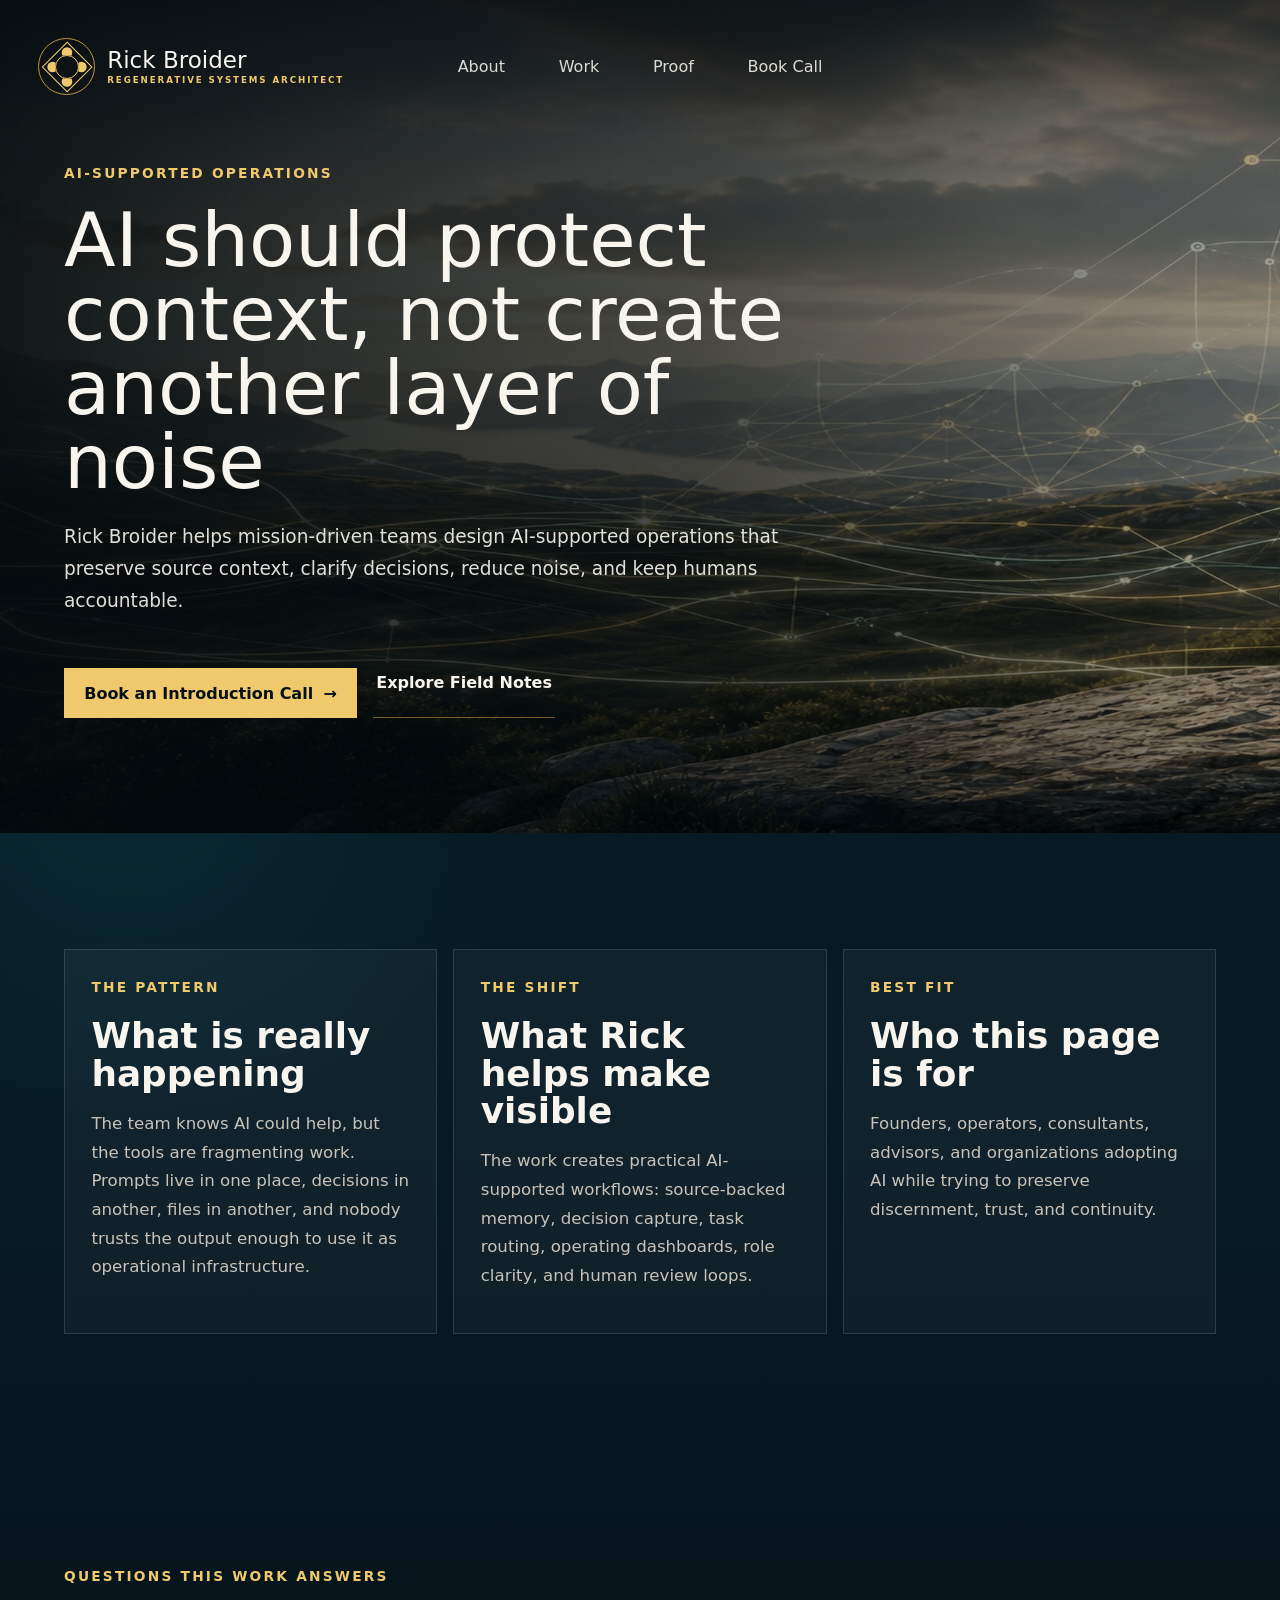
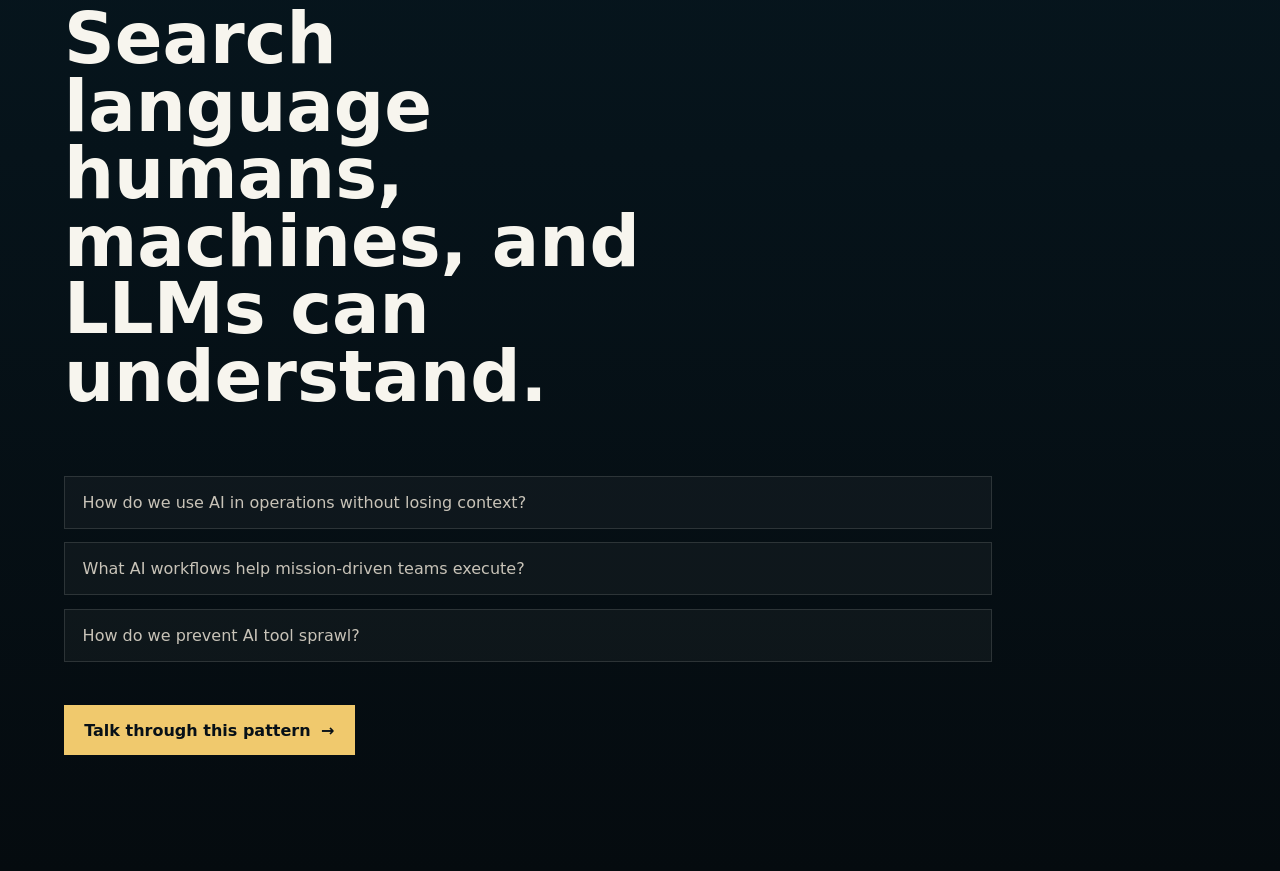
==== commit 40aeff4f: "Fix homepage ATF layout" ====
--- a/ai-supported-operations/index.html
+++ b/ai-supported-operations/index.html
@@ -18,7 +18,7 @@
     <meta name="twitter:title" content="AI-Supported Operations for Mission-Driven Teams | Rick Broider" />
     <meta name="twitter:description" content="Rick Broider helps mission-driven teams design AI-supported operations that preserve source context, clarify decisions, reduce noise, and keep humans accountable." />
     <meta name="twitter:image" content="https://rickbroider.com/assets/hero-atf-target.png" />
-    <link rel="stylesheet" href="../styles.css?v=20260802-pillar-layout" />
+    <link rel="stylesheet" href="../styles.css?v=20260802-real-hero-layout" />
     <script type="application/ld+json">
       {
         "@context": "https://schema.org",
--- a/styles.css
+++ b/styles.css
@@ -65,11 +65,11 @@
   justify-content: space-between;
   gap: 1rem;
   padding: clamp(1.7rem, 3vw, 2.7rem) clamp(1.7rem, 3vw, 3.1rem);
-  background: transparent;
+  background: linear-gradient(180deg, rgba(3, 9, 13, 0.52), rgba(3, 9, 13, 0));
   border-bottom: 0;
   backdrop-filter: none;
-  opacity: 0;
-  pointer-events: none;
+  opacity: 1;
+  pointer-events: auto;
 }
 
 .brand,
@@ -170,7 +170,7 @@
 .hero {
   position: relative;
   isolation: isolate;
-  min-height: 100vh;
+  min-height: 100svh;
   display: block;
   padding: 0;
   background: #03090d;
@@ -181,8 +181,10 @@
 .hero-background {
   position: absolute;
   inset: 0;
-  z-index: -3;
-  background: url("assets/hero-atf-target.png?v=20260529-exact-atf") center / cover no-repeat;
+  z-index: -4;
+  background:
+    linear-gradient(90deg, rgba(3, 9, 13, 0.92) 0%, rgba(3, 9, 13, 0.62) 43%, rgba(3, 9, 13, 0.22) 100%),
+    url("assets/hero-regenerative-systems-bg.jpg") center / cover no-repeat;
   filter: none;
   opacity: 1;
 }
@@ -195,81 +197,56 @@
 }
 
 .hero::before {
-  display: none;
+  inset: 0;
+  z-index: -3;
+  background:
+    radial-gradient(circle at 72% 42%, rgba(217, 169, 73, 0.18), transparent 18rem),
+    linear-gradient(180deg, rgba(3, 9, 13, 0.12) 0%, rgba(3, 9, 13, 0.5) 100%);
 }
 
 .hero::after {
-  display: none;
+  z-index: -1;
+  right: max(-2rem, -2vw);
+  bottom: 0;
+  width: min(43vw, 42rem);
+  height: min(82svh, 48rem);
+  background: url("assets/rick-cutout-test.png") bottom right / contain no-repeat;
+  filter: drop-shadow(0 2.2rem 3.4rem rgba(0, 0, 0, 0.42));
 }
 
 .hero-inner {
   position: relative;
   width: 100%;
-  min-height: 100vh;
+  min-height: 100svh;
   margin: 0;
-  display: block;
-}
-
-.hero-desktop-actions {
-  position: absolute;
-  left: clamp(2.9rem, 3vw, 3.7rem);
-  top: min(72.7vh, 45.2rem);
-  z-index: 7;
   display: flex;
   align-items: center;
-  gap: clamp(1.55rem, 2.5vw, 2.6rem);
-}
-
-.hero-desktop-actions::before {
-  content: "";
-  position: absolute;
-  z-index: 0;
-  left: -0.85rem;
-  right: -1rem;
-  top: -1rem;
-  bottom: -1rem;
-  background:
-    radial-gradient(circle at 76% 44%, rgba(10, 23, 27, 0.84), rgba(8, 18, 23, 0.74) 42%, rgba(5, 13, 18, 0.1) 76%),
-    linear-gradient(90deg, rgba(3, 9, 13, 0.96), rgba(3, 9, 13, 0.8) 58%, rgba(3, 9, 13, 0.22));
-  filter: blur(0.08rem);
-  border-radius: 0.6rem;
-}
-
-.hero-desktop-actions .button {
-  position: relative;
-  z-index: 1;
-}
-
-.hero-desktop-actions .button.primary {
-  min-width: clamp(17rem, 17.2vw, 21.5rem);
-  min-height: clamp(4.35rem, 7.2vh, 5.35rem);
-  border-radius: 0.34rem;
-  font-size: clamp(1.05rem, 1.35vw, 1.36rem);
-}
-
-.hero-desktop-actions .button.secondary {
-  min-height: clamp(3.1rem, 5.5vh, 4rem);
-  color: rgba(247, 245, 238, 0.94);
-  font-size: clamp(1.05rem, 1.3vw, 1.32rem);
-}
+  padding: clamp(7.5rem, 14svh, 10rem) clamp(1.4rem, 3.8vw, 4rem) clamp(3rem, 7svh, 5rem);
+}
+
+.hero-desktop-actions {
+  display: none;
+}
+
 .hero-copy {
   position: relative;
-  z-index: 1;
-  max-width: min(56vw, 57rem);
+  z-index: 2;
+  width: min(72rem, 68vw);
+  max-width: calc(100vw - clamp(2.8rem, 7.6vw, 8rem));
   min-width: 0;
-  padding: clamp(12rem, 24vh, 15.4rem) 0 0 clamp(2rem, 3vw, 3.05rem);
-  opacity: 0;
-  pointer-events: none;
+  padding: 0;
+  opacity: 1;
+  pointer-events: auto;
 }
 
 .hero h1 {
   max-width: none;
-  margin-bottom: 1.55rem;
-  color: rgba(247, 245, 238, 0.96);
-  font-size: clamp(4.6rem, 5.35vw, 5.75rem);
+  margin: 0 0 1.35rem;
+  color: rgba(247, 245, 238, 0.97);
+  font-size: clamp(3.35rem, 4.7vw, 5.35rem);
   font-weight: 420;
-  line-height: 1.02;
-  letter-spacing: -0.045em;
+  line-height: 0.98;
+  letter-spacing: 0;
   text-shadow: 0 0.08em 0.16em rgba(0, 0, 0, 0.38);
 }
 
@@ -286,31 +263,33 @@
 .hero h1::after {
   content: "";
   display: block;
-  width: min(40rem, 44vw);
+  width: min(47rem, 62vw);
   height: 1px;
-  margin-top: 1.6rem;
+  margin-top: 1.35rem;
   background:
     radial-gradient(circle at left, var(--gold-bright) 0 0.25rem, transparent 0.27rem),
     linear-gradient(90deg, var(--gold-bright), rgba(240, 201, 109, 0));
 }
 
 .hero-copy p:not(.section-kicker) {
-  max-width: 39rem;
-  color: rgba(247, 245, 238, 0.88);
-  font-size: clamp(1.08rem, 1.34vw, 1.28rem);
-  line-height: 1.72;
+  max-width: 48rem;
+  margin: 0;
+  color: rgba(247, 245, 238, 0.9);
+  font-size: clamp(1.02rem, 1.22vw, 1.22rem);
+  line-height: 1.64;
 }
 
 .hero-copy strong {
   color: var(--gold-bright);
-  font-weight: 500;
+  font-weight: 650;
 }
 
 .hero-actions {
   display: flex;
   flex-wrap: wrap;
-  gap: 1rem;
-  margin-top: 2.7rem;
+  align-items: center;
+  gap: clamp(1.1rem, 2.3vw, 2rem);
+  margin-top: clamp(1.5rem, 3.2vh, 2.2rem);
 }
 
 .button.secondary {
@@ -329,7 +308,6 @@
 .hero-portrait {
   display: none;
 }
-
 .section {
   padding: clamp(4.5rem, 9vw, 8rem) clamp(1.15rem, 5vw, 4rem);
 }
@@ -1010,7 +988,6 @@
 @media (max-width: 780px) {
   .site-header {
     position: absolute;
-    opacity: 1;
     padding: 1rem 1.1rem;
     background: linear-gradient(180deg, rgba(3, 9, 13, 0.82), rgba(3, 9, 13, 0));
   }
@@ -1040,36 +1017,33 @@
     padding: 0 clamp(1rem, 5vw, 1.35rem);
   }
 
-  .hero-desktop-actions {
-    display: none;
-  }
-
   .hero-background {
     background:
-      linear-gradient(90deg, rgba(3, 9, 13, 0.9) 0%, rgba(3, 9, 13, 0.62) 52%, rgba(3, 9, 13, 0.2) 100%),
+      linear-gradient(90deg, rgba(3, 9, 13, 0.92) 0%, rgba(3, 9, 13, 0.68) 58%, rgba(3, 9, 13, 0.32) 100%),
       url("assets/hero-regenerative-systems-bg.jpg") center / cover no-repeat;
+  }
+
+  .hero::after {
+    display: none;
   }
 
   .hero-inner {
     min-height: 100svh;
-    grid-template-columns: 1fr;
-    gap: 0;
+    display: flex;
+    align-items: center;
+    padding: clamp(6.4rem, 17svh, 8rem) 0 2rem;
     overflow: hidden;
   }
 
   .hero-copy {
     width: 100%;
     max-width: 100%;
-    padding: clamp(6.4rem, 17svh, 8rem) 0 2rem;
-    opacity: 1;
-    pointer-events: auto;
   }
 
   .hero h1 {
     max-width: 10.6ch;
     font-size: clamp(2.7rem, 12vw, 3.6rem);
-    line-height: 0.93;
-    letter-spacing: -0.04em;
+    line-height: 0.95;
     text-shadow: 0 0.12em 0.24em rgba(0, 0, 0, 0.55);
   }
 
@@ -1079,7 +1053,7 @@
   }
 
   .hero-copy p:not(.section-kicker) {
-    max-width: min(100%, 21rem);
+    max-width: min(100%, 22rem);
     overflow-wrap: break-word;
     font-size: 1rem;
     line-height: 1.55;
@@ -1092,25 +1066,6 @@
 
   .hero-actions .button {
     width: 100%;
-  }
-
-  .hero-portrait {
-    display: none;
-  }
-
-  .hero-portrait figcaption {
-    flex-direction: column;
-    gap: 0.25rem;
-  }
-
-  .hero-portrait figcaption span:last-child {
-    text-align: left;
-  }
-
-  .hero::after {
-    right: -8rem;
-    top: 7rem;
-    width: 20rem;
   }
 
   .section {
@@ -1147,112 +1102,6 @@
   .thesis {
     min-height: 44vh;
   }
-}
-.start-here,
-.ways,
-.thoughts,
-.faq {
-  border-top: 1px solid rgba(247, 245, 238, 0.08);
-}
-
-.router-grid,
-.ways-grid,
-.proof-grid,
-.thought-grid,
-.faq-grid {
-  gap: 1rem;
-}
-
-.router-grid {
-  grid-template-columns: repeat(4, minmax(0, 1fr));
-}
-
-.ways-grid,
-.thought-grid,
-.faq-grid {
-  grid-template-columns: repeat(3, minmax(0, 1fr));
-}
-
-.router-grid article,
-.ways-grid article,
-.thought-grid article,
-.faq-grid article,
-.calendar-card,
-.proof-grid article {
-  padding: clamp(1.15rem, 2.2vw, 1.65rem);
-  border: 1px solid rgba(247, 245, 238, 0.13);
-  background: rgba(247, 245, 238, 0.035);
-}
-
-.router-grid article,
-.ways-grid article,
-.thought-grid article,
-.faq-grid article {
-  min-height: 13rem;
-}
-
-.router-grid a,
-.ways-grid a {
-  display: inline-flex;
-  align-items: center;
-  gap: 0.55rem;
-  margin-top: 1rem;
-  color: var(--gold-bright);
-  font-weight: 800;
-}
-
-.way-label {
-  margin: 0 0 0.7rem;
-  color: var(--gold-bright);
-  font-size: 0.76rem;
-  font-weight: 800;
-  letter-spacing: 0.16em;
-  text-transform: uppercase;
-}
-
-.authority {
-  display: grid;
-  grid-template-columns: minmax(0, 0.88fr) minmax(24rem, 1fr);
-  gap: clamp(2.4rem, 6vw, 5rem);
-  align-items: start;
-  border-block: 1px solid rgba(217, 169, 73, 0.2);
-  background:
-    radial-gradient(circle at 86% 18%, rgba(217, 169, 73, 0.12), transparent 22rem),
-    linear-gradient(135deg, rgba(4, 13, 18, 0.92), rgba(7, 27, 37, 0.72));
-}
-
-.authority-copy p:not(.section-kicker) {
-  max-width: 42rem;
-}
-
-.proof-grid {
-  grid-template-columns: repeat(2, minmax(0, 1fr));
-  margin-top: 0;
-}
-
-.proof-grid article span {
-  display: block;
-  margin-bottom: 1rem;
-  color: var(--gold-bright);
-  font-size: 0.82rem;
-  font-weight: 900;
-  letter-spacing: 0.18em;
-}
-
-.proof-grid article p {
-  margin-bottom: 0;
-}
-
-.calendar-card {
-  margin-top: 2rem;
-}
-
-.calendar-card h3 {
-  font-size: clamp(1.35rem, 2.2vw, 2rem);
-}
-
-.calendar-card .button {
-  width: fit-content;
 }
 /* Responsive overrides for added brand sections. */
 @media (max-width: 1080px) {
@@ -1418,8 +1267,21 @@
 }
 
 .pillar-page .site-header {
+  position: absolute;
+  top: 0;
+  left: 0;
+  right: 0;
+  z-index: 20;
+  display: flex;
+  align-items: center;
+  justify-content: space-between;
+  gap: 1rem;
+  padding: clamp(1.7rem, 3vw, 2.7rem) clamp(1.7rem, 3vw, 3.1rem);
+  background: linear-gradient(180deg, rgba(3, 9, 13, 0.52), rgba(3, 9, 13, 0));
+  border-bottom: 0;
+  backdrop-filter: none;
   opacity: 1;
-  background: linear-gradient(180deg, rgba(3, 9, 13, 0.92), rgba(3, 9, 13, 0.2));
+  pointer-events: auto;
 }
 
 .pillar-hero {
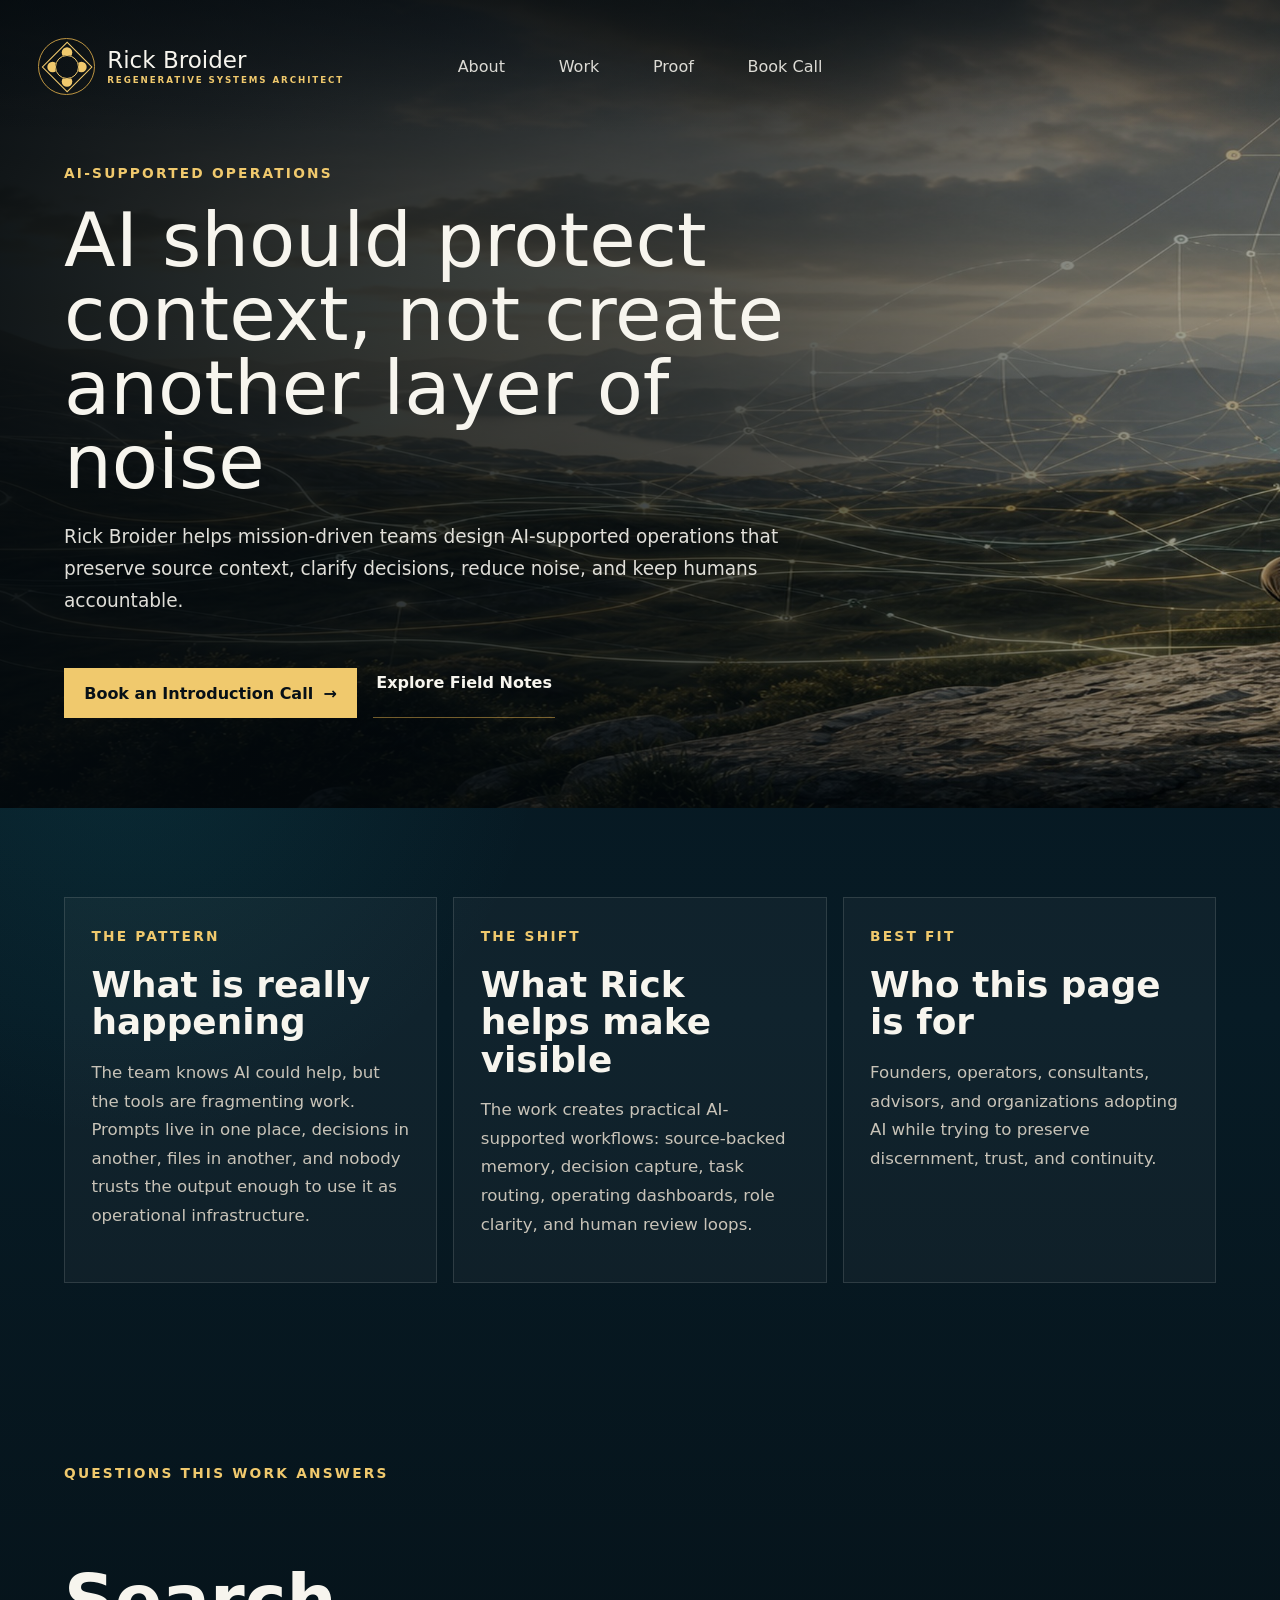
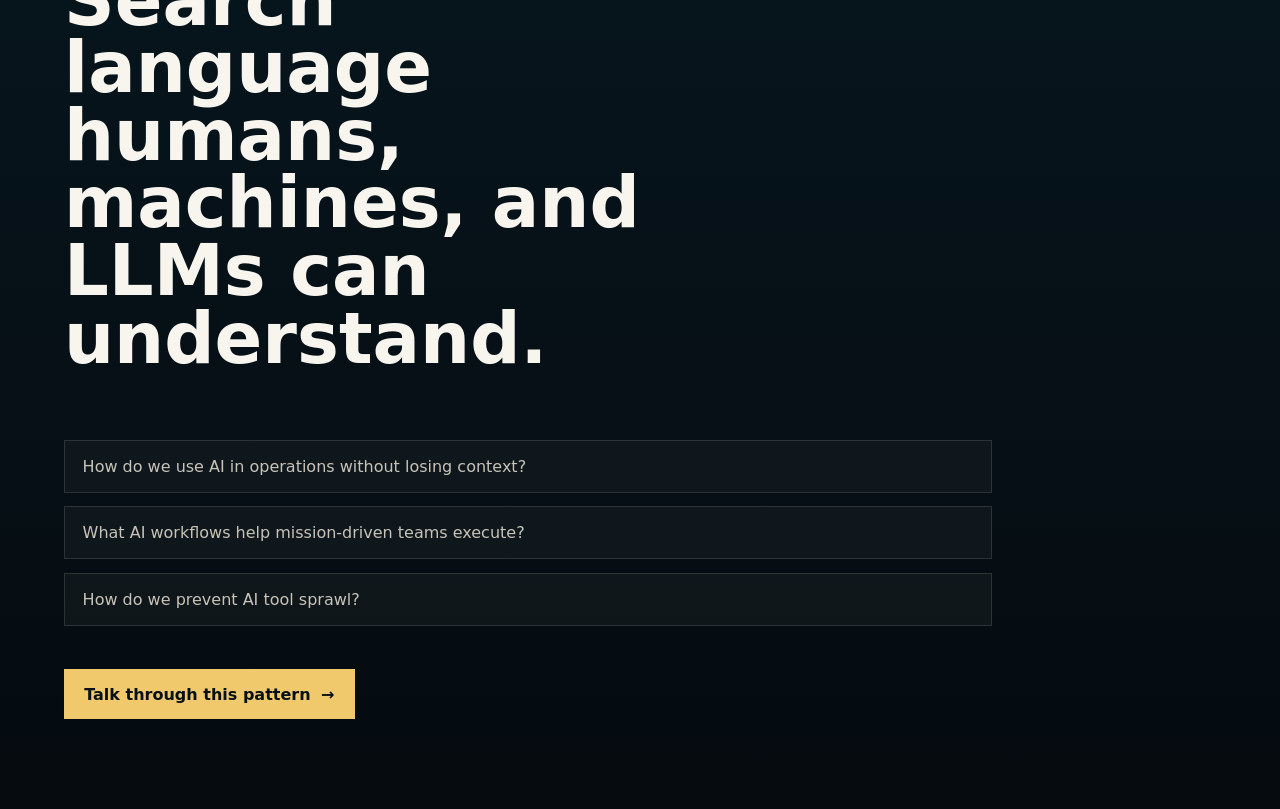
==== commit 3bd7a7c9: "Add CRO proof and media one-sheet" ====
--- a/ai-supported-operations/index.html
+++ b/ai-supported-operations/index.html
@@ -13,12 +13,14 @@
     <meta property="og:image" content="https://rickbroider.com/assets/hero-atf-target.png" />
     <meta property="og:image:width" content="1600" />
     <meta property="og:image:height" content="900" />
+    <meta property="og:image:alt" content="Rick Broider regenerative systems architecture preview image." />
     <meta property="og:site_name" content="RickBroider.com" />
     <meta name="twitter:card" content="summary_large_image" />
     <meta name="twitter:title" content="AI-Supported Operations for Mission-Driven Teams | Rick Broider" />
     <meta name="twitter:description" content="Rick Broider helps mission-driven teams design AI-supported operations that preserve source context, clarify decisions, reduce noise, and keep humans accountable." />
     <meta name="twitter:image" content="https://rickbroider.com/assets/hero-atf-target.png" />
-    <link rel="stylesheet" href="../styles.css?v=20260802-real-hero-layout" />
+    <meta name="twitter:image:alt" content="Rick Broider regenerative systems architecture preview image." />
+    <link rel="stylesheet" href="../styles.css?v=20260804-cro-proof" />
     <script type="application/ld+json">
       {
         "@context": "https://schema.org",
--- a/styles.css
+++ b/styles.css
@@ -21,9 +21,11 @@
 
 html {
   scroll-behavior: smooth;
+  overflow-x: hidden;
 }
 
 body {
+  overflow-x: hidden;
   margin: 0;
   min-width: 320px;
   background:
@@ -184,7 +186,7 @@
   z-index: -4;
   background:
     linear-gradient(90deg, rgba(3, 9, 13, 0.92) 0%, rgba(3, 9, 13, 0.62) 43%, rgba(3, 9, 13, 0.22) 100%),
-    url("assets/hero-regenerative-systems-bg.jpg") center / cover no-repeat;
+    url("assets/hero-atf-target-background.png") center / cover no-repeat;
   filter: none;
   opacity: 1;
 }
@@ -205,13 +207,10 @@
 }
 
 .hero::after {
+  inset: 0;
   z-index: -1;
-  right: max(-2rem, -2vw);
-  bottom: 0;
-  width: min(43vw, 42rem);
-  height: min(82svh, 48rem);
-  background: url("assets/rick-cutout-test.png") bottom right / contain no-repeat;
-  filter: drop-shadow(0 2.2rem 3.4rem rgba(0, 0, 0, 0.42));
+  background: url("assets/hero-atf-target-Rick.png") center / cover no-repeat;
+  filter: drop-shadow(0 2.2rem 3.4rem rgba(0, 0, 0, 0.34));
 }
 
 .hero-inner {
@@ -309,7 +308,7 @@
   display: none;
 }
 .section {
-  padding: clamp(4.5rem, 9vw, 8rem) clamp(1.15rem, 5vw, 4rem);
+  padding: clamp(3.5rem, 7vw, 6rem) clamp(1.15rem, 5vw, 4rem);
 }
 
 .section-kicker {
@@ -330,7 +329,7 @@
 }
 
 h2 {
-  max-width: 13ch;
+  max-width: min(100%, 22ch);
   margin-bottom: 1.15rem;
   font-size: clamp(2.25rem, 5.5vw, 5.35rem);
   line-height: 0.96;
@@ -455,12 +454,21 @@
 }
 
 .section-heading {
-  max-width: 58rem;
-  margin-bottom: clamp(2rem, 5vw, 4rem);
+  max-width: none;
+  margin-bottom: clamp(1.75rem, 4vw, 3rem);
+  display: grid;
+  grid-template-columns: minmax(0, 0.95fr) minmax(22rem, 0.75fr);
+  gap: clamp(1.5rem, 5vw, 5rem);
+  align-items: end;
+}
+
+.section-heading .section-kicker {
+  grid-column: 1 / -1;
 }
 
 .section-heading p:not(.section-kicker) {
-  max-width: 44rem;
+  max-width: 48rem;
+  margin-bottom: 0;
 }
 
 .domain-grid {
@@ -727,6 +735,66 @@
   display: grid;
   grid-template-columns: repeat(3, minmax(0, 1fr));
   gap: 1rem;
+}
+.featured-projects {
+  max-width: min(100%, 1560px);
+  padding-top: clamp(3.25rem, 6vw, 5.5rem);
+}
+
+.featured-project-grid {
+  grid-template-columns: repeat(4, minmax(0, 1fr));
+  gap: 1px;
+  padding: 1px;
+  border: 1px solid var(--line);
+  background:
+    linear-gradient(135deg, rgba(217, 169, 73, 0.22), rgba(33, 167, 182, 0.14)),
+    rgba(247, 245, 238, 0.08);
+}
+
+.featured-project-grid .project-card {
+  color: var(--ink);
+  text-decoration: none;
+}
+
+.project-logo-wrap {
+  min-height: clamp(4.4rem, 6vw, 6.5rem);
+  margin-bottom: clamp(1rem, 2vw, 1.35rem);
+  display: flex;
+  align-items: center;
+  justify-content: flex-start;
+}
+
+.project-logo-wrap img {
+  display: block;
+  max-width: min(100%, 15rem);
+  max-height: 6.1rem;
+  object-fit: contain;
+}
+
+.project-logo-text span {
+  display: inline-flex;
+  min-width: 7.5rem;
+  min-height: 4.5rem;
+  align-items: center;
+  justify-content: center;
+  border: 1px solid rgba(217, 169, 73, 0.36);
+  background: rgba(217, 169, 73, 0.09);
+  color: var(--gold-bright);
+  font-size: 1.35rem;
+  font-weight: 900;
+  letter-spacing: 0.02em;
+}
+
+.project-link {
+  display: inline-flex;
+  align-items: center;
+  justify-content: space-between;
+  gap: 1rem;
+  min-height: 3rem;
+  padding-top: 1rem;
+  border-top: 1px solid var(--line);
+  color: var(--gold-bright);
+  font-weight: 800;
 }
 
 .project-index-panel {
@@ -760,10 +828,10 @@
 
 .project-card {
   display: flex;
-  min-height: 21rem;
+  min-height: 18rem;
   flex-direction: column;
   justify-content: space-between;
-  gap: 2rem;
+  gap: clamp(1.1rem, 2vw, 1.7rem);
   padding: clamp(1.15rem, 2vw, 1.5rem);
   border: 1px solid var(--line);
   background:
@@ -934,16 +1002,23 @@
   cursor: pointer;
 }
 
-.honey {
+.honey,
+.contact-form .honey {
   position: absolute;
-  left: -10000px;
+  left: 0;
   width: 1px;
   height: 1px;
+  margin: -1px;
+  padding: 0;
+  border: 0;
   opacity: 0;
+  overflow: hidden;
+  clip-path: inset(50%);
   pointer-events: none;
 }
 
 @media (max-width: 1080px) {
+
   .hero-inner {
     grid-template-columns: minmax(0, 1fr) minmax(17rem, 0.42fr);
     gap: 2rem;
@@ -1020,7 +1095,7 @@
   .hero-background {
     background:
       linear-gradient(90deg, rgba(3, 9, 13, 0.92) 0%, rgba(3, 9, 13, 0.68) 58%, rgba(3, 9, 13, 0.32) 100%),
-      url("assets/hero-regenerative-systems-bg.jpg") center / cover no-repeat;
+      url("assets/hero-atf-target-background.png") center / cover no-repeat;
   }
 
   .hero::after {
@@ -1031,7 +1106,7 @@
     min-height: 100svh;
     display: flex;
     align-items: center;
-    padding: clamp(6.4rem, 17svh, 8rem) 0 2rem;
+    padding: clamp(5.4rem, 13svh, 6.4rem) 0 2rem;
     overflow: hidden;
   }
 
@@ -1041,27 +1116,28 @@
   }
 
   .hero h1 {
-    max-width: 10.6ch;
-    font-size: clamp(2.7rem, 12vw, 3.6rem);
-    line-height: 0.95;
+    max-width: 11.2ch;
+    font-size: clamp(2.35rem, 10.6vw, 3.15rem);
+    line-height: 0.96;
     text-shadow: 0 0.12em 0.24em rgba(0, 0, 0, 0.55);
   }
 
   .hero h1::after {
     width: min(100%, 21rem);
-    margin-top: 1.25rem;
+    margin-top: 1.1rem;
   }
 
   .hero-copy p:not(.section-kicker) {
     max-width: min(100%, 22rem);
     overflow-wrap: break-word;
-    font-size: 1rem;
-    line-height: 1.55;
+    font-size: 0.95rem;
+    line-height: 1.45;
   }
 
   .hero-actions {
     flex-direction: column;
     align-items: stretch;
+    margin-top: 1.35rem;
   }
 
   .hero-actions .button {
@@ -1069,7 +1145,15 @@
   }
 
   .section {
-    padding-block: 4.5rem;
+    padding-block: 3.6rem;
+  }
+
+  .section-heading {
+    display: block;
+  }
+
+  .section-heading p:not(.section-kicker) {
+    margin-top: 1rem;
   }
 
   .route-grid,
@@ -1105,6 +1189,7 @@
 }
 /* Responsive overrides for added brand sections. */
 @media (max-width: 1080px) {
+
   .router-grid,
   .ways-grid,
   .thought-grid,
@@ -1207,6 +1292,7 @@
 }
 /* Responsive proof and call grids. */
 @media (max-width: 1080px) {
+
   .call-grid,
   .cred-grid {
     grid-template-columns: repeat(2, minmax(0, 1fr));
@@ -1432,6 +1518,7 @@
 }
 
 @media (max-width: 1080px) {
+
   .conversation-grid,
   .intent-grid,
   .pillar-body {
@@ -1462,6 +1549,7 @@
 
 
 @media (max-width: 1080px) {
+
   .saberra-origin-page .pillar-hero {
     grid-template-columns: 1fr;
     gap: 2rem;
@@ -1490,3 +1578,190 @@
     margin-top: 2rem;
   }
 }
+
+.media-kit-grid {
+  display: grid;
+  grid-template-columns: minmax(0, 1.1fr) repeat(2, minmax(0, 0.7fr));
+  gap: 1px;
+  padding: 1px;
+  border: 1px solid var(--line);
+  background:
+    linear-gradient(135deg, rgba(217, 169, 73, 0.2), rgba(33, 167, 182, 0.16)),
+    rgba(247, 245, 238, 0.08);
+}
+
+.media-kit-grid article {
+  min-height: 18rem;
+  padding: clamp(1.2rem, 2.2vw, 1.65rem);
+  background:
+    linear-gradient(180deg, rgba(247, 245, 238, 0.06), rgba(247, 245, 238, 0.025)),
+    rgba(5, 16, 22, 0.8);
+}
+
+.media-kit-panel-primary {
+  grid-row: span 2;
+  display: flex;
+  flex-direction: column;
+  justify-content: space-between;
+  gap: clamp(1.4rem, 3vw, 2.2rem);
+  background:
+    radial-gradient(circle at 80% 12%, rgba(217, 169, 73, 0.18), transparent 16rem),
+    linear-gradient(135deg, rgba(217, 169, 73, 0.16), rgba(33, 167, 182, 0.08)),
+    rgba(5, 16, 22, 0.9);
+}
+
+.media-kit-panel h3 {
+  max-width: 13ch;
+  font-size: clamp(2rem, 4vw, 3.8rem);
+  line-height: 0.96;
+}
+
+.media-kit-actions {
+  display: flex;
+  flex-wrap: wrap;
+  gap: 0.9rem;
+  align-items: center;
+}
+
+.clean-list {
+  display: grid;
+  gap: 0.75rem;
+  margin: 1rem 0 0;
+  padding: 0;
+  list-style: none;
+}
+
+.clean-list li {
+  position: relative;
+  padding-left: 1.1rem;
+  color: var(--muted);
+  line-height: 1.55;
+}
+
+.clean-list li::before {
+  content: "";
+  position: absolute;
+  left: 0;
+  top: 0.72em;
+  width: 0.42rem;
+  height: 0.42rem;
+  background: var(--gold-bright);
+  border-radius: 999px;
+}
+
+.anchor-target {
+  position: relative;
+  top: -5rem;
+  display: block;
+  width: 1px;
+  height: 1px;
+  pointer-events: none;
+}
+@media (max-width: 1080px) {
+  .media-kit-grid {
+    grid-template-columns: repeat(2, minmax(0, 1fr));
+  }
+
+  .media-kit-panel-primary {
+    grid-column: 1 / -1;
+    grid-row: auto;
+  }
+}
+
+@media (max-width: 780px) {
+  .media-kit-grid {
+    grid-template-columns: 1fr;
+  }
+
+  .media-kit-actions .button {
+    width: 100%;
+  }
+}
+
+.operator-proof,
+.trust-contract {
+  max-width: min(100%, 1560px);
+  margin: 0 auto;
+  border-top: 1px solid rgba(247, 245, 238, 0.08);
+}
+
+.proof-wall,
+.trust-grid {
+  display: grid;
+  grid-template-columns: repeat(4, minmax(0, 1fr));
+  gap: 1px;
+  padding: 1px;
+  border: 1px solid var(--line);
+  background:
+    linear-gradient(135deg, rgba(217, 169, 73, 0.22), rgba(33, 167, 182, 0.16)),
+    rgba(247, 245, 238, 0.08);
+}
+
+.proof-card,
+.trust-grid article {
+  min-height: 19rem;
+  padding: clamp(1.15rem, 2vw, 1.55rem);
+  background:
+    linear-gradient(180deg, rgba(247, 245, 238, 0.06), rgba(247, 245, 238, 0.025)),
+    rgba(5, 16, 22, 0.82);
+}
+
+.proof-card-primary,
+.trust-card-strong {
+  grid-column: span 2;
+  background:
+    radial-gradient(circle at 80% 16%, rgba(217, 169, 73, 0.2), transparent 18rem),
+    linear-gradient(135deg, rgba(217, 169, 73, 0.16), rgba(33, 167, 182, 0.08)),
+    rgba(5, 16, 22, 0.94);
+}
+
+.proof-number {
+  margin-bottom: 1.2rem;
+  color: var(--gold-bright);
+  font-size: clamp(4.8rem, 9vw, 8.5rem);
+  font-weight: 850;
+  line-height: 0.82;
+}
+
+.proof-label {
+  margin-bottom: 1.2rem;
+  color: var(--gold-bright);
+  font-size: 0.76rem;
+  font-weight: 850;
+  letter-spacing: 0.14em;
+  text-transform: uppercase;
+}
+
+.proof-card h3,
+.trust-grid h3 {
+  max-width: 16ch;
+  font-size: clamp(1.55rem, 2.6vw, 2.65rem);
+  line-height: 1;
+}
+
+.trust-card-strong .button {
+  width: fit-content;
+}
+
+@media (max-width: 1080px) {
+  .proof-wall,
+  .trust-grid {
+    grid-template-columns: repeat(2, minmax(0, 1fr));
+  }
+}
+
+@media (max-width: 780px) {
+  .proof-wall,
+  .trust-grid {
+    grid-template-columns: 1fr;
+  }
+
+  .proof-card-primary,
+  .trust-card-strong {
+    grid-column: auto;
+  }
+
+  .trust-card-strong .button {
+    width: 100%;
+  }
+}
